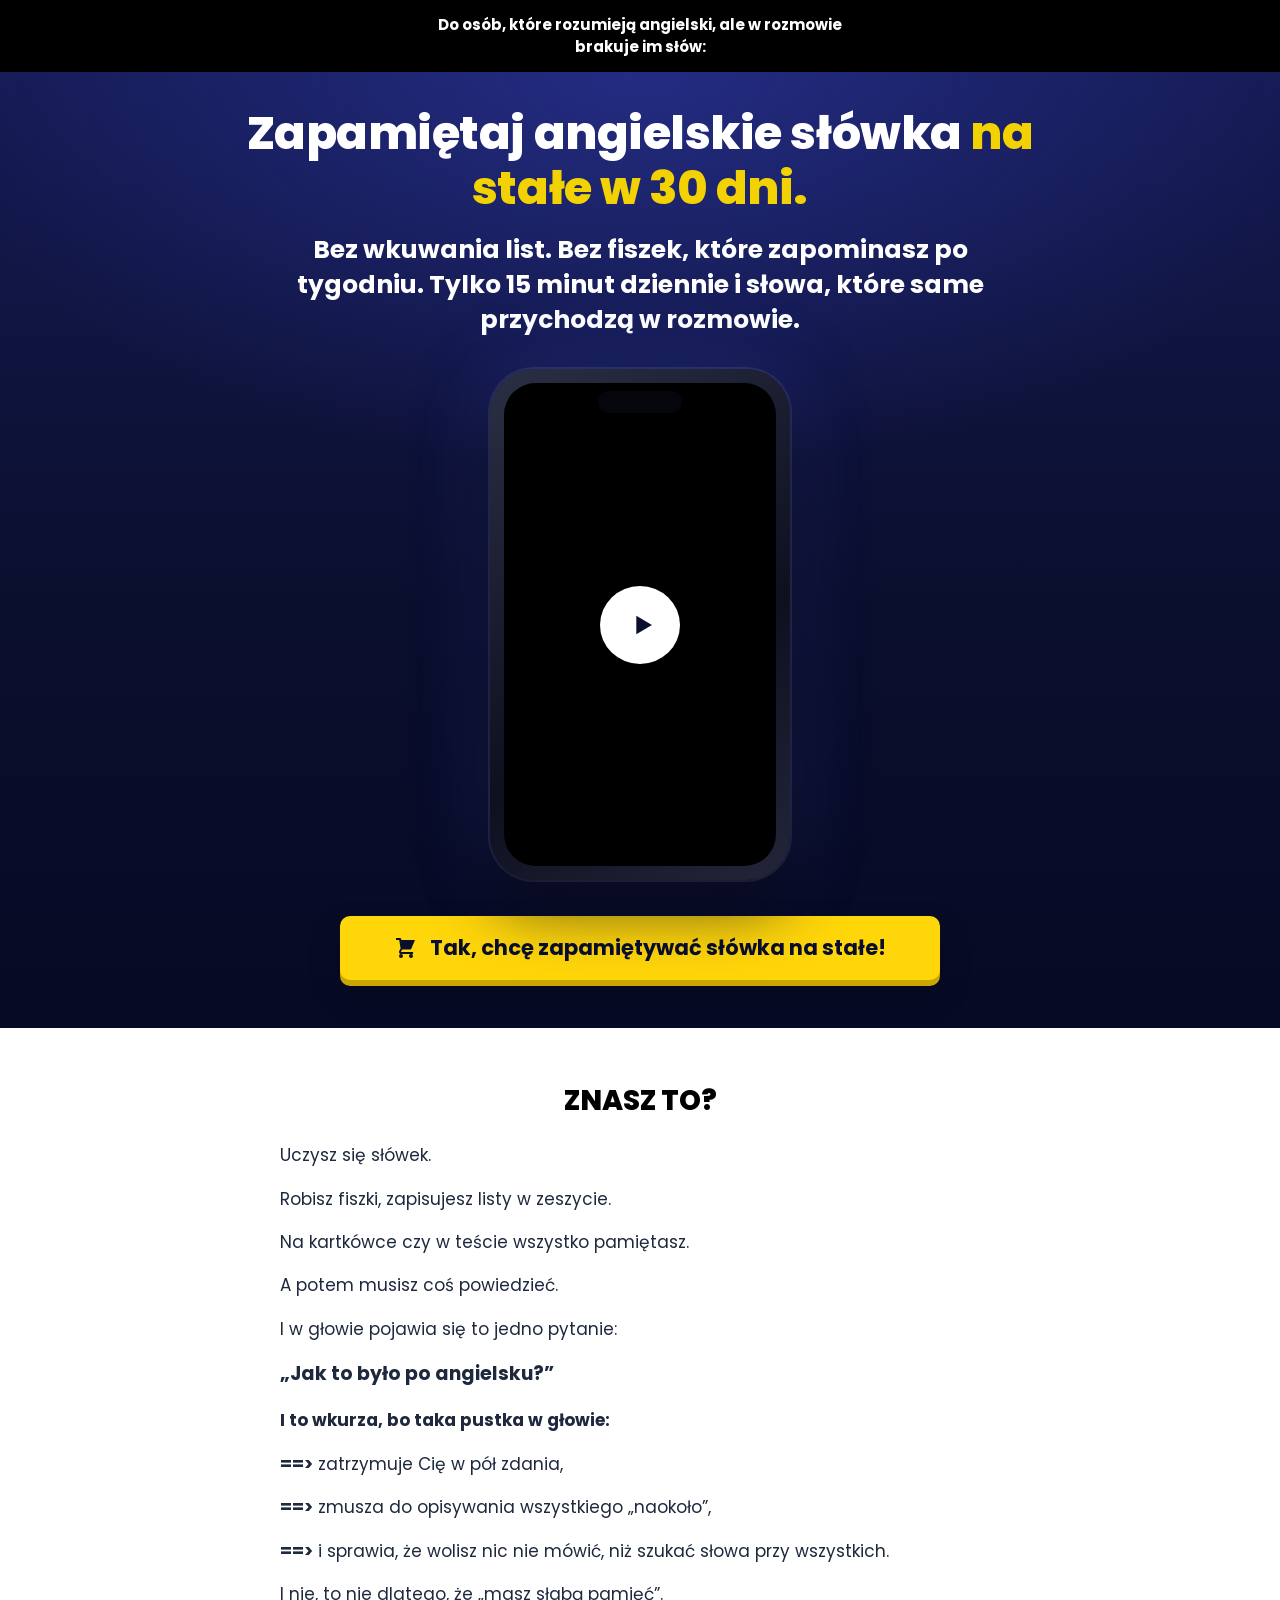
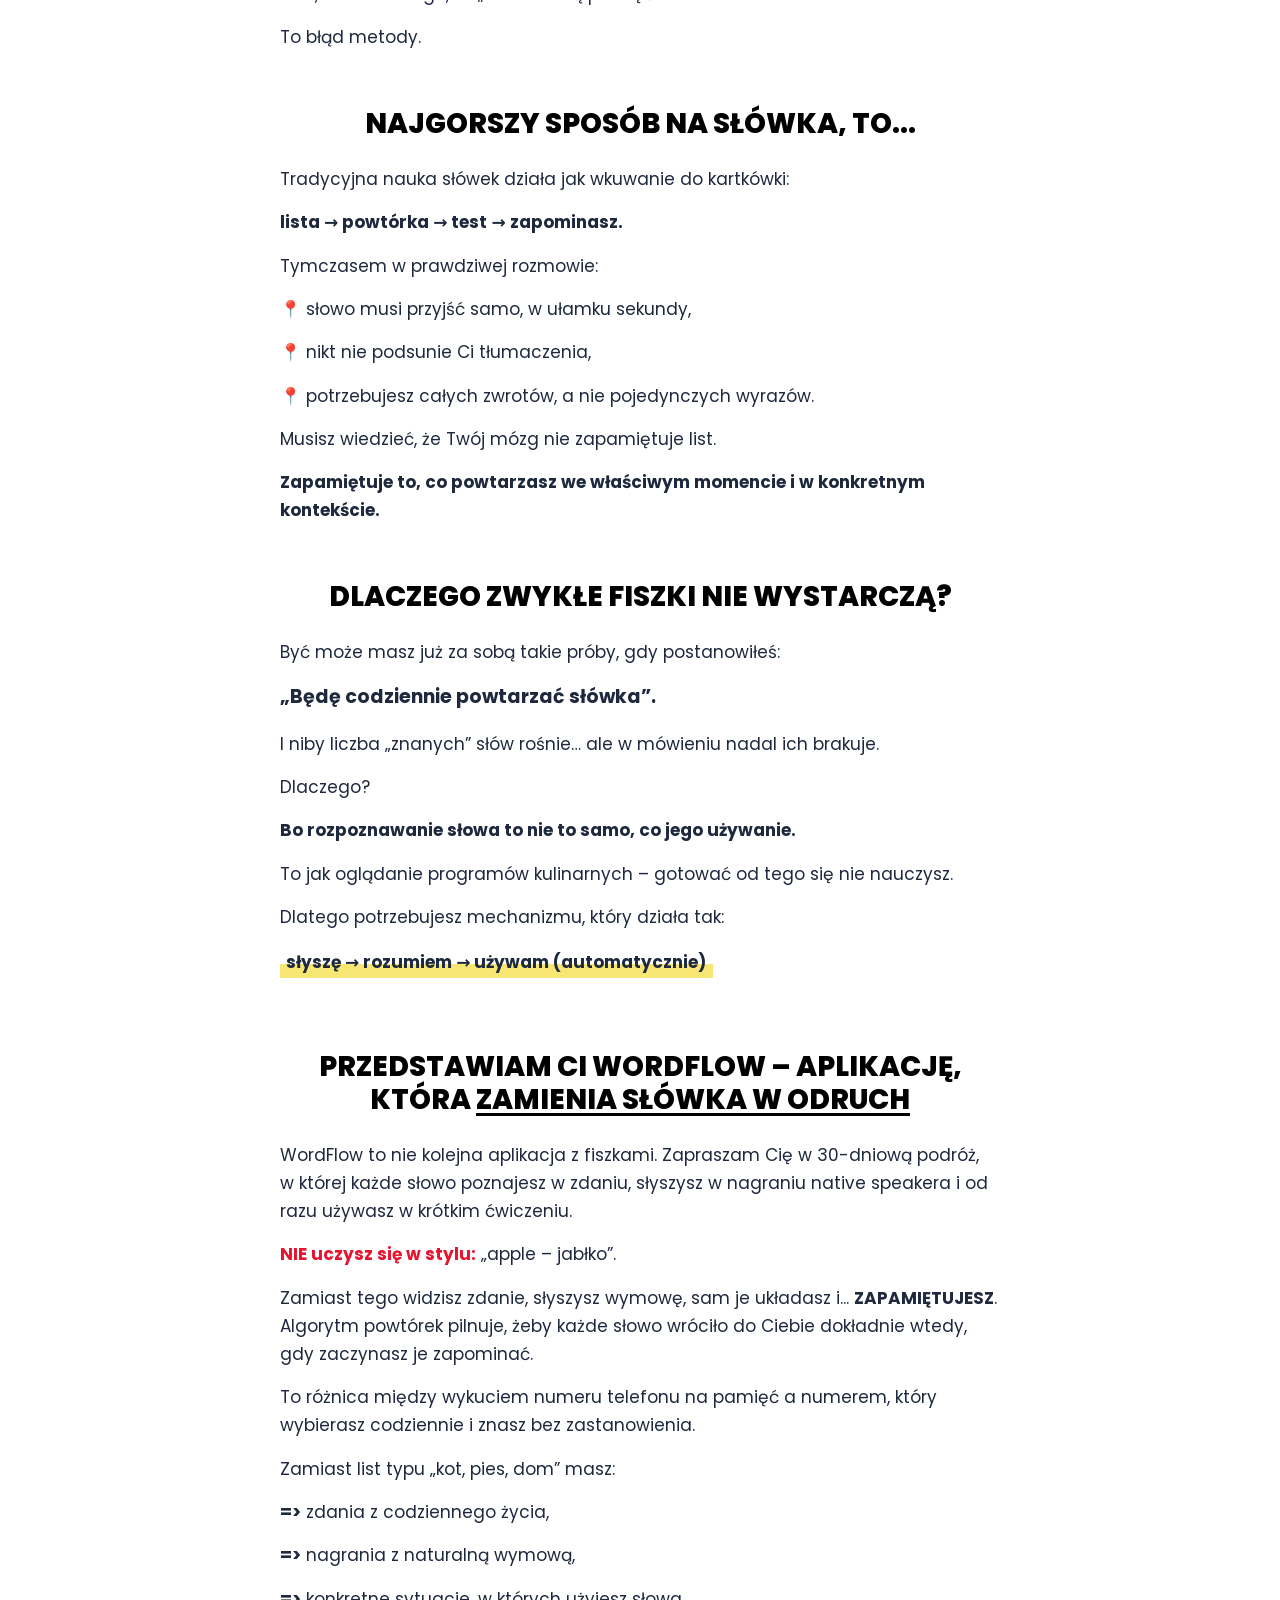
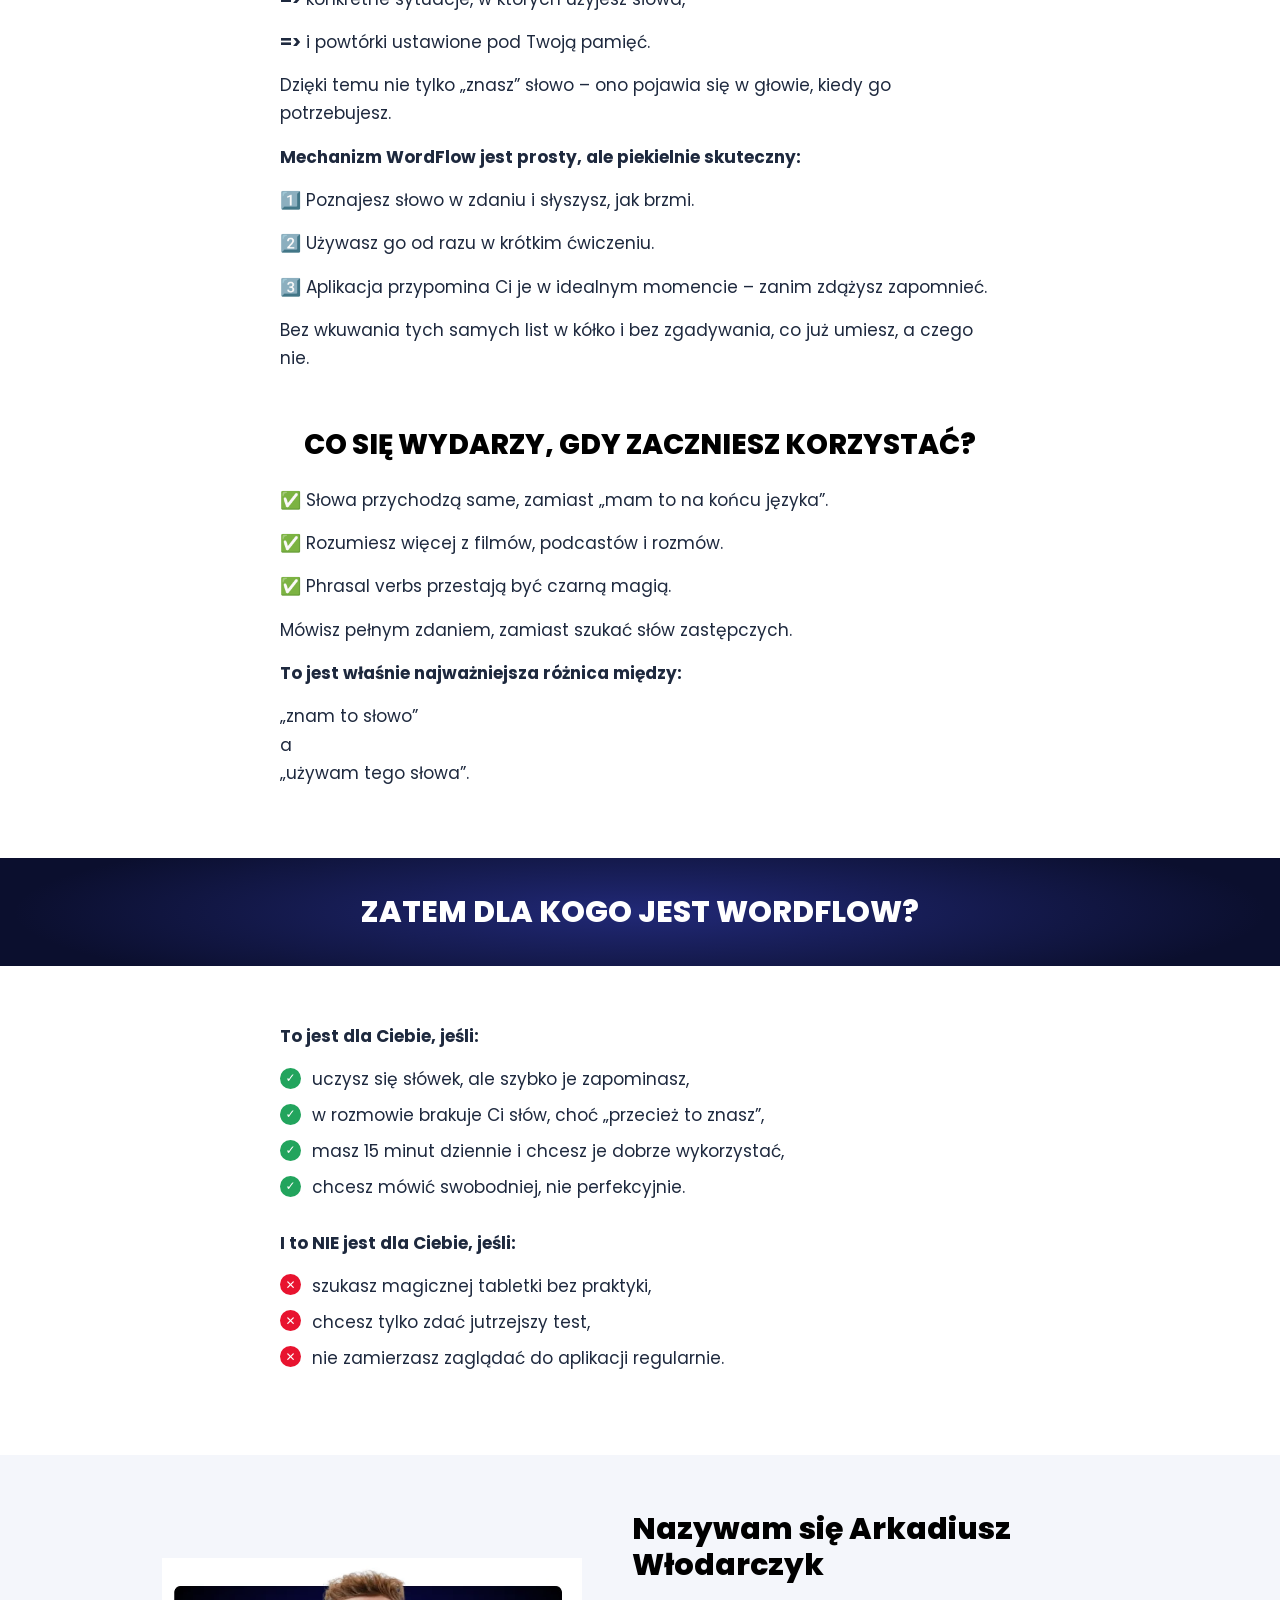
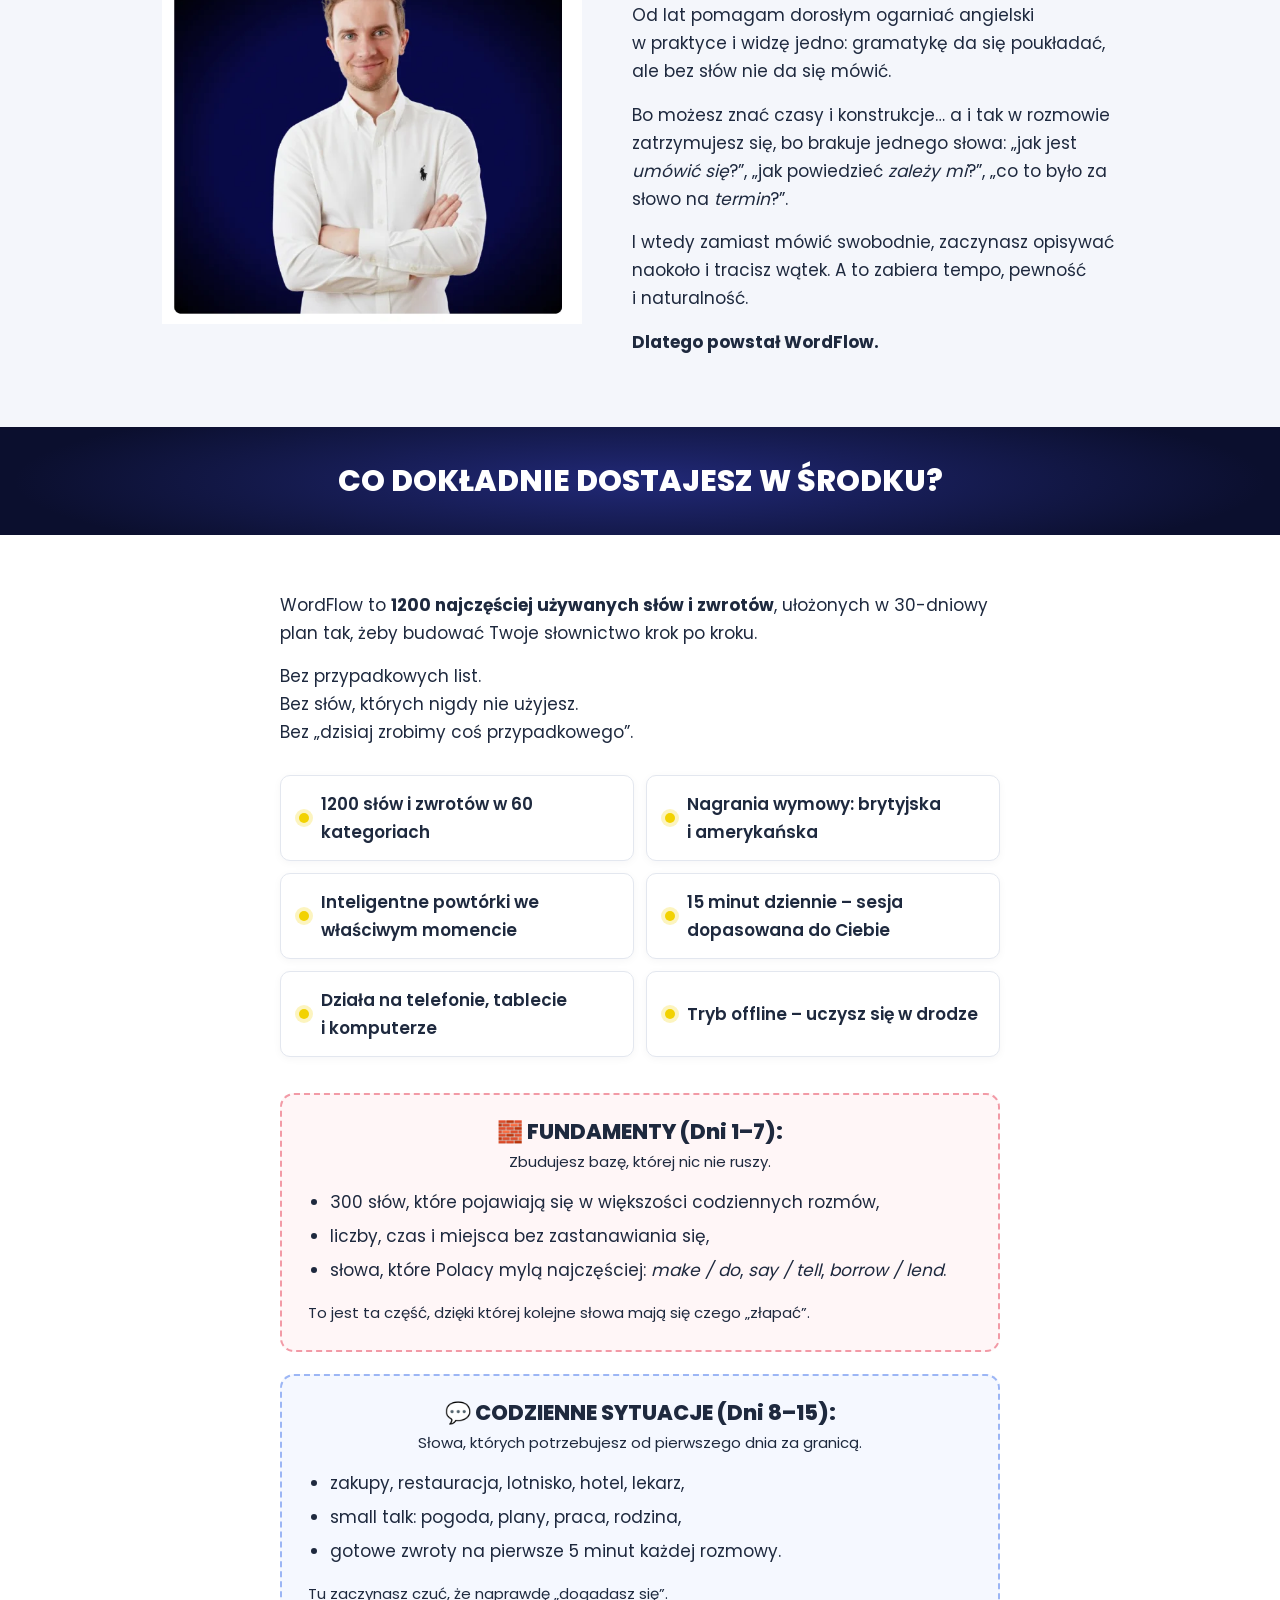
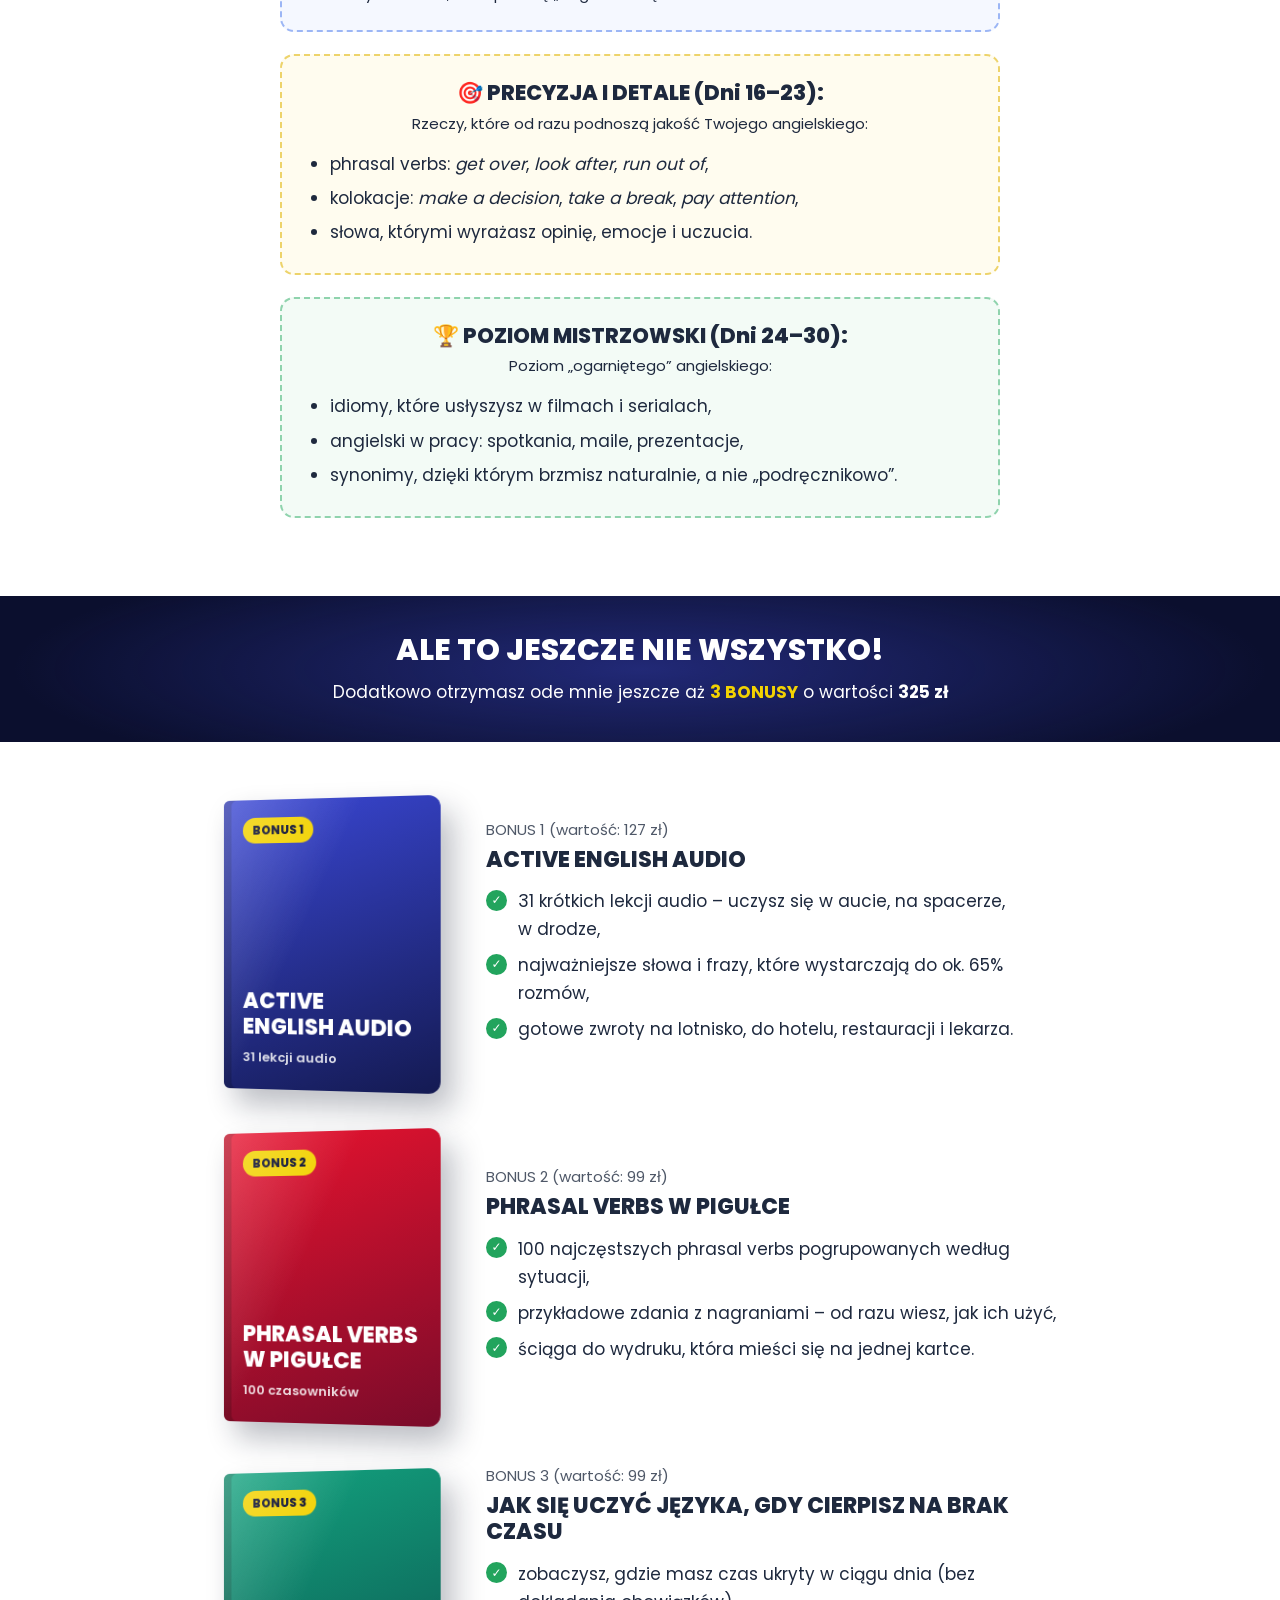
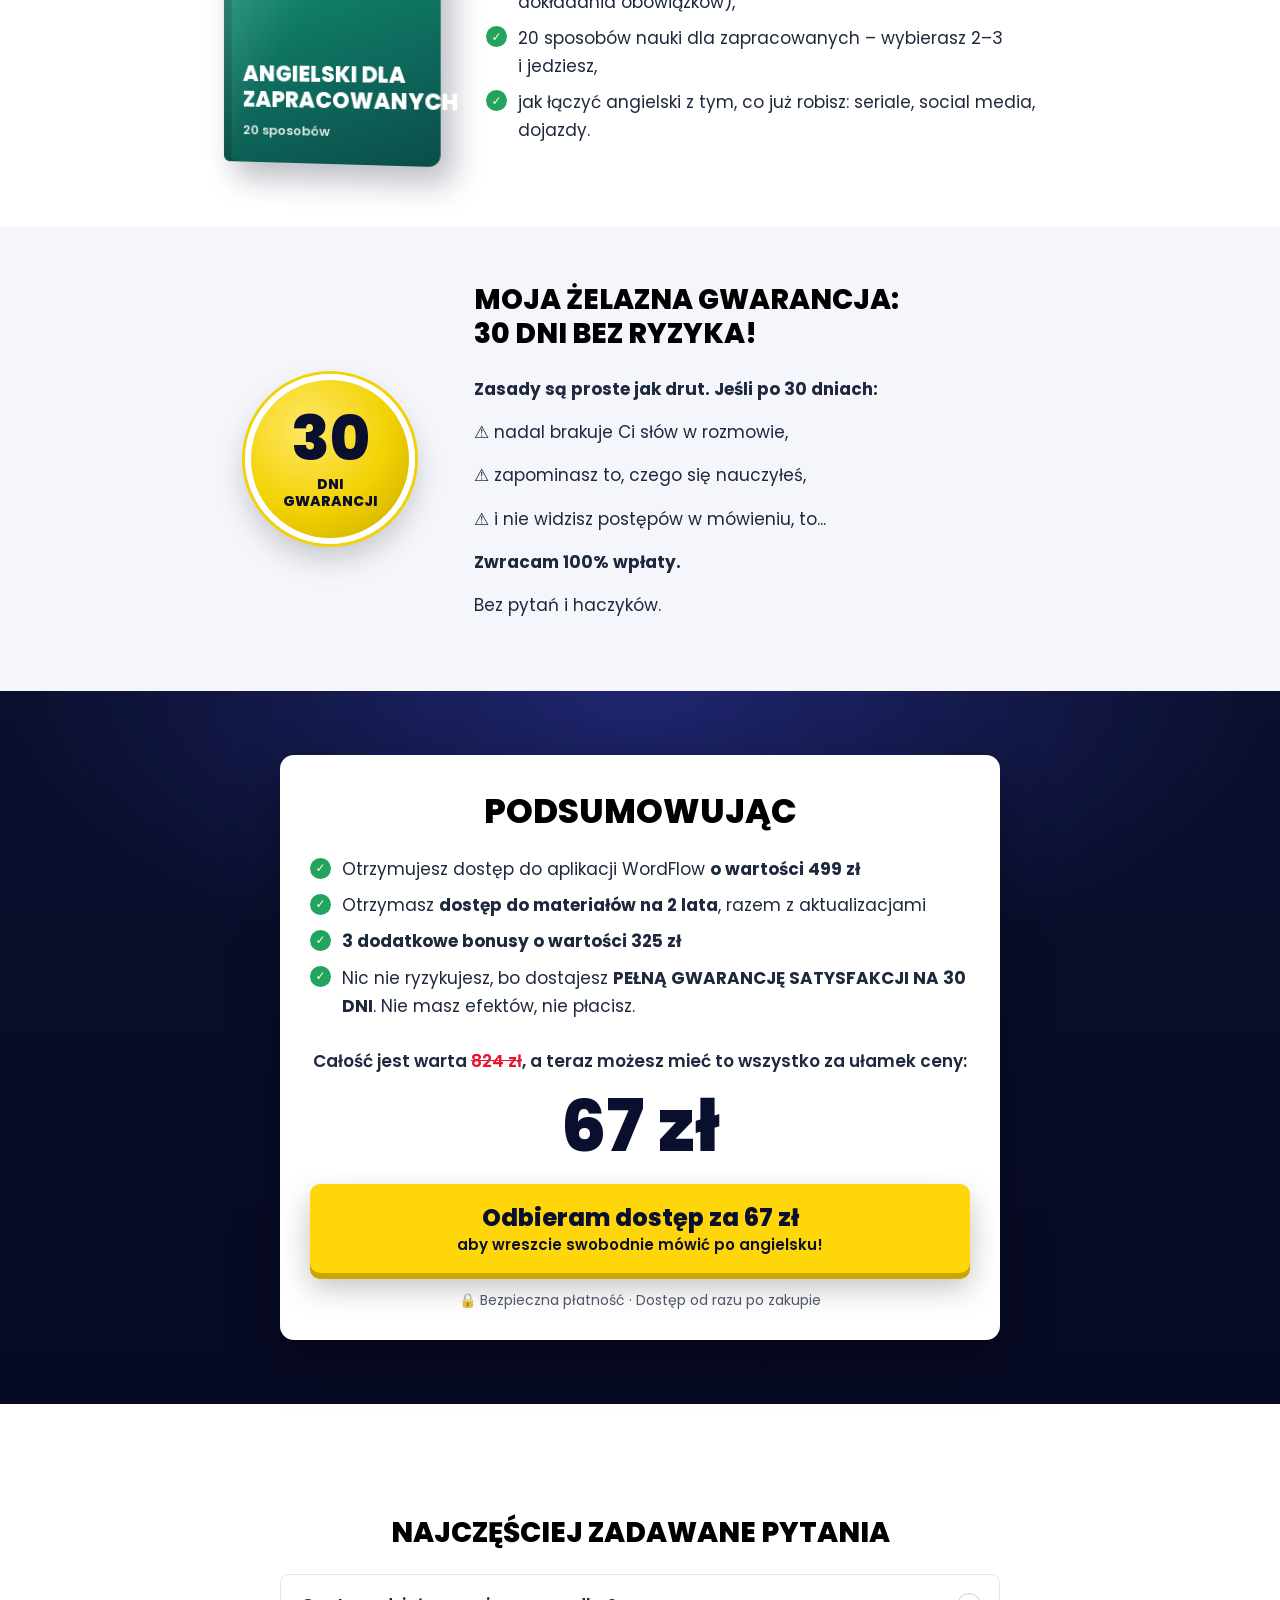
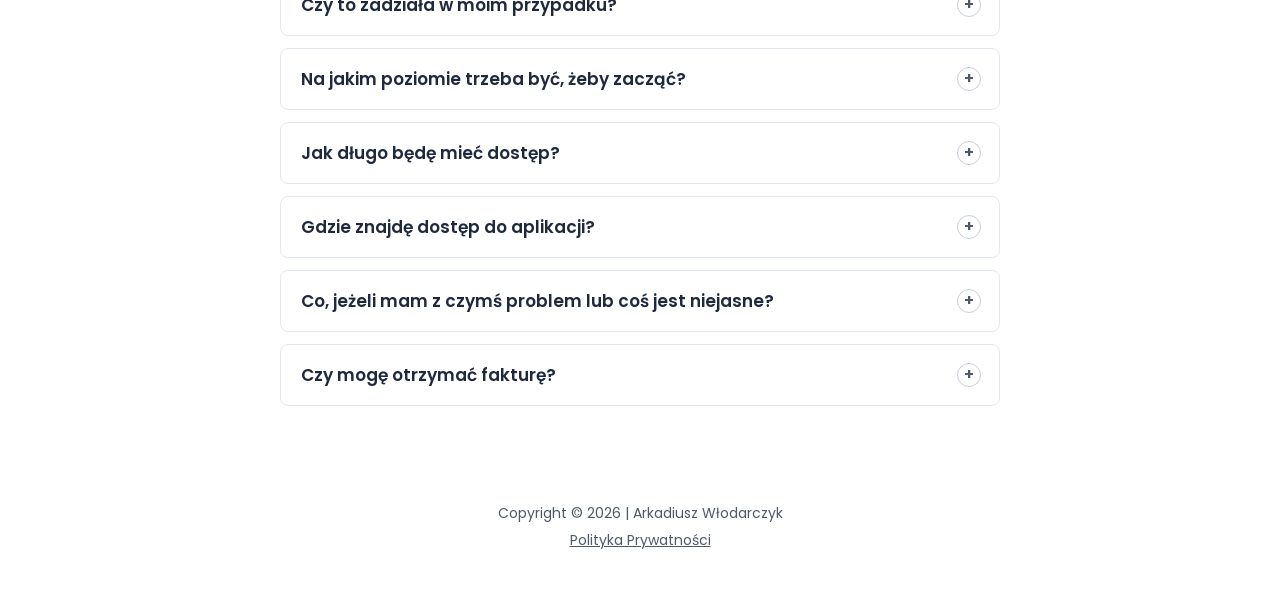
==== index.html @ 326e3094 "Strona sprzedażowa WordFlow" ====
<!DOCTYPE html>
<html lang="pl">
<head>
  <meta charset="utf-8">
  <meta name="viewport" content="width=device-width, initial-scale=1">
  <title>WordFlow – zapamiętaj angielskie słówka na stałe w 30 dni</title>
  <meta name="description" content="WordFlow to 30-dniowy plan nauki angielskich słówek: 1200 słów i zwrotów w zdaniach, nagrania wymowy i powtórki dopasowane do Twojej pamięci. 15 minut dziennie.">
  <meta name="theme-color" content="#0b0f2e">
  <meta property="og:type" content="website">
  <meta property="og:locale" content="pl_PL">
  <meta property="og:title" content="WordFlow – zapamiętaj angielskie słówka na stałe w 30 dni">
  <meta property="og:description" content="Bez wkuwania list i fiszek, które zapominasz po tygodniu. 15 minut dziennie i słowa same przychodzą w rozmowie.">
  <link rel="icon" href="favicon.ico" sizes="any">
  <link rel="icon" href="assets/img/favicon.svg" type="image/svg+xml">
  <link rel="preload" href="assets/fonts/poppins-800-latin.woff2" as="font" type="font/woff2" crossorigin>
  <link rel="preload" href="assets/fonts/poppins-400-latin.woff2" as="font" type="font/woff2" crossorigin>
  <link rel="stylesheet" href="assets/css/style.css">
</head>
<body>

  <div class="topbar">
    <p>Do osób, które rozumieją angielski, ale w&nbsp;rozmowie brakuje im słów:</p>
  </div>

  <header class="hero">
    <div class="container">
      <h1>Zapamiętaj angielskie słówka <span class="hl">na stałe w&nbsp;30&nbsp;dni.</span></h1>
      <p class="hero__lead">Bez wkuwania list. Bez fiszek, które zapominasz po tygodniu. Tylko 15&nbsp;minut dziennie i&nbsp;słowa, które same przychodzą w&nbsp;rozmowie.</p>

      <div class="phone">
        <div class="phone__frame">
          <div class="phone__notch" aria-hidden="true"></div>
          <div class="phone__screen video" data-video>
            <video src="assets/video/wordflow.mp4#t=0.8" preload="metadata" playsinline width="480" height="854"></video>
            <button class="video__play" type="button" aria-label="Odtwórz film">
              <svg viewBox="0 0 24 24" aria-hidden="true"><path d="M8 5.5v13l11-6.5z"/></svg>
            </button>
          </div>
        </div>
      </div>

      <a class="btn" href="#cena">
        <svg class="btn__icon" viewBox="0 0 24 24" aria-hidden="true"><path d="M7 18a2 2 0 1 0 0 4 2 2 0 0 0 0-4zm10 0a2 2 0 1 0 0 4 2 2 0 0 0 0-4zM5.2 4H2V2h4.6l.9 2H21l-3.6 8.4a2 2 0 0 1-1.8 1.2H8.1l-1 1.9V16h12v2H7a2 2 0 0 1-1.8-2.9l1.4-2.6L5.2 4z"/></svg>
        Tak, chcę zapamiętywać słówka na stałe!
      </a>
    </div>
  </header>

  <main>

    <section class="section">
      <div class="container prose">
        <h2 class="title">Znasz to?</h2>
        <p>Uczysz się słówek.</p>
        <p>Robisz fiszki, zapisujesz listy w&nbsp;zeszycie.</p>
        <p>Na kartkówce czy w&nbsp;teście wszystko pamiętasz.</p>
        <p>A potem musisz coś powiedzieć.</p>
        <p>I w&nbsp;głowie pojawia się to jedno pytanie:</p>
        <p class="quote">„Jak to było po angielsku?”</p>
        <p><strong>I to wkurza, bo taka pustka w&nbsp;głowie:</strong></p>
        <p><strong>==&gt;</strong> zatrzymuje Cię w&nbsp;pół zdania,</p>
        <p><strong>==&gt;</strong> zmusza do opisywania wszystkiego „naokoło”,</p>
        <p><strong>==&gt;</strong> i&nbsp;sprawia, że wolisz nic nie mówić, niż szukać słowa przy wszystkich.</p>
        <p>I nie, to nie dlatego, że „masz słabą pamięć”.</p>
        <p>To błąd metody.</p>

        <h2 class="title">Najgorszy sposób na słówka, to...</h2>
        <p>Tradycyjna nauka słówek działa jak wkuwanie do kartkówki:</p>
        <p><strong>lista → powtórka → test → zapominasz.</strong></p>
        <p>Tymczasem w&nbsp;prawdziwej rozmowie:</p>
        <p>📍 słowo musi przyjść samo, w&nbsp;ułamku sekundy,</p>
        <p>📍 nikt nie podsunie Ci tłumaczenia,</p>
        <p>📍 potrzebujesz całych zwrotów, a&nbsp;nie pojedynczych wyrazów.</p>
        <p>Musisz wiedzieć, że Twój mózg nie zapamiętuje list.</p>
        <p><strong>Zapamiętuje to, co powtarzasz we właściwym momencie i&nbsp;w&nbsp;konkretnym kontekście.</strong></p>

        <h2 class="title">Dlaczego zwykłe fiszki nie wystarczą?</h2>
        <p>Być może masz już za sobą takie próby, gdy postanowiłeś:</p>
        <p class="quote">„Będę codziennie powtarzać słówka”.</p>
        <p>I niby liczba „znanych” słów rośnie… ale w&nbsp;mówieniu nadal ich brakuje.</p>
        <p>Dlaczego?</p>
        <p><strong>Bo rozpoznawanie słowa to nie to samo, co jego używanie.</strong></p>
        <p>To jak oglądanie programów kulinarnych – gotować od tego się nie nauczysz.</p>
        <p>Dlatego potrzebujesz mechanizmu, który działa tak:</p>
        <p class="flow">słyszę → rozumiem → używam (automatycznie)</p>

        <h2 class="title">Przedstawiam Ci WordFlow – aplikację, która <u>zamienia słówka w&nbsp;odruch</u></h2>
        <p>WordFlow to nie kolejna aplikacja z&nbsp;fiszkami. Zapraszam Cię w&nbsp;30-dniową podróż, w&nbsp;której każde słowo poznajesz w&nbsp;zdaniu, słyszysz w&nbsp;nagraniu native speakera i&nbsp;od razu używasz w&nbsp;krótkim ćwiczeniu.</p>
        <p><strong class="red">NIE uczysz się w&nbsp;stylu:</strong> „apple – jabłko”.</p>
        <p>Zamiast tego widzisz zdanie, słyszysz wymowę, sam je układasz i... <strong>ZAPAMIĘTUJESZ</strong>. Algorytm powtórek pilnuje, żeby każde słowo wróciło do Ciebie dokładnie wtedy, gdy zaczynasz je zapominać.</p>
        <p>To różnica między wykuciem numeru telefonu na pamięć a&nbsp;numerem, który wybierasz codziennie i&nbsp;znasz bez zastanowienia.</p>
        <p>Zamiast list typu „kot, pies, dom” masz:</p>
        <p><strong>=&gt;</strong> zdania z&nbsp;codziennego życia,</p>
        <p><strong>=&gt;</strong> nagrania z&nbsp;naturalną wymową,</p>
        <p><strong>=&gt;</strong> konkretne sytuacje, w&nbsp;których użyjesz słowa,</p>
        <p><strong>=&gt;</strong> i&nbsp;powtórki ustawione pod Twoją pamięć.</p>
        <p>Dzięki temu nie tylko „znasz” słowo – ono pojawia się w&nbsp;głowie, kiedy go potrzebujesz.</p>
        <p><strong>Mechanizm WordFlow jest prosty, ale piekielnie skuteczny:</strong></p>
        <p>1️⃣ Poznajesz słowo w&nbsp;zdaniu i&nbsp;słyszysz, jak brzmi.</p>
        <p>2️⃣ Używasz go od razu w&nbsp;krótkim ćwiczeniu.</p>
        <p>3️⃣ Aplikacja przypomina Ci je w&nbsp;idealnym momencie – zanim zdążysz zapomnieć.</p>
        <p>Bez wkuwania tych samych list w&nbsp;kółko i&nbsp;bez zgadywania, co już umiesz, a&nbsp;czego nie.</p>

        <h2 class="title">Co się wydarzy, gdy zaczniesz korzystać?</h2>
        <p>✅ Słowa przychodzą same, zamiast „mam to na końcu języka”.</p>
        <p>✅ Rozumiesz więcej z&nbsp;filmów, podcastów i&nbsp;rozmów.</p>
        <p>✅ Phrasal verbs przestają być czarną magią.</p>
        <p>Mówisz pełnym zdaniem, zamiast szukać słów zastępczych.</p>
        <p><strong>To jest właśnie najważniejsza różnica między:</strong></p>
        <p>„znam to słowo”<br>a<br>„używam tego słowa”.</p>
      </div>
    </section>

    <section class="band">
      <div class="container">
        <h2>Zatem dla kogo jest WordFlow?</h2>
      </div>
    </section>

    <section class="section">
      <div class="container prose">
        <p><strong>To jest dla Ciebie, jeśli:</strong></p>
        <ul class="list list--yes">
          <li>uczysz się słówek, ale szybko je zapominasz,</li>
          <li>w&nbsp;rozmowie brakuje Ci słów, choć „przecież to znasz”,</li>
          <li>masz 15&nbsp;minut dziennie i&nbsp;chcesz je dobrze wykorzystać,</li>
          <li>chcesz mówić swobodniej, nie perfekcyjnie.</li>
        </ul>
        <p><strong>I to NIE jest dla Ciebie, jeśli:</strong></p>
        <ul class="list list--no">
          <li>szukasz magicznej tabletki bez praktyki,</li>
          <li>chcesz tylko zdać jutrzejszy test,</li>
          <li>nie zamierzasz zaglądać do aplikacji regularnie.</li>
        </ul>
      </div>
    </section>

    <section class="author">
      <div class="container author__inner">
        <img class="author__photo" src="assets/img/arkadiusz-wlodarczyk.webp" width="647" height="564" alt="Arkadiusz Włodarczyk" loading="lazy">
        <div class="author__text">
          <h2>Nazywam się Arkadiusz Włodarczyk</h2>
          <p>Od lat pomagam dorosłym ogarniać angielski w&nbsp;praktyce i&nbsp;widzę jedno: gramatykę da się poukładać, ale bez słów nie da się mówić.</p>
          <p>Bo możesz znać czasy i&nbsp;konstrukcje… a&nbsp;i&nbsp;tak w&nbsp;rozmowie zatrzymujesz się, bo brakuje jednego słowa: „jak jest <em>umówić się</em>?”, „jak powiedzieć <em>zależy mi</em>?”, „co to było za słowo na <em>termin</em>?”.</p>
          <p>I&nbsp;wtedy zamiast mówić swobodnie, zaczynasz opisywać naokoło i&nbsp;tracisz wątek. A&nbsp;to zabiera tempo, pewność i&nbsp;naturalność.</p>
          <p><strong>Dlatego powstał WordFlow.</strong></p>
        </div>
      </div>
    </section>

    <section class="band">
      <div class="container">
        <h2>Co dokładnie dostajesz w&nbsp;środku?</h2>
      </div>
    </section>

    <section class="section">
      <div class="container prose">
        <p>WordFlow to <strong>1200 najczęściej używanych słów i&nbsp;zwrotów</strong>, ułożonych w&nbsp;30-dniowy plan tak, żeby budować Twoje słownictwo krok po kroku.</p>
        <p>Bez przypadkowych list.<br>Bez słów, których nigdy nie użyjesz.<br>Bez „dzisiaj zrobimy coś przypadkowego”.</p>

        <ul class="features">
          <li>1200 słów i&nbsp;zwrotów w&nbsp;60 kategoriach</li>
          <li>Nagrania wymowy: brytyjska i&nbsp;amerykańska</li>
          <li>Inteligentne powtórki we właściwym momencie</li>
          <li>15 minut dziennie – sesja dopasowana do Ciebie</li>
          <li>Działa na telefonie, tablecie i&nbsp;komputerze</li>
          <li>Tryb offline – uczysz się w&nbsp;drodze</li>
        </ul>

        <article class="module module--red">
          <h3>🧱 FUNDAMENTY (Dni 1–7):</h3>
          <p class="module__lead">Zbudujesz bazę, której nic nie ruszy.</p>
          <ul>
            <li>300 słów, które pojawiają się w&nbsp;większości codziennych rozmów,</li>
            <li>liczby, czas i&nbsp;miejsca bez zastanawiania się,</li>
            <li>słowa, które Polacy mylą najczęściej: <em>make / do</em>, <em>say / tell</em>, <em>borrow / lend</em>.</li>
          </ul>
          <p class="module__note">To jest ta część, dzięki której kolejne słowa mają się czego „złapać”.</p>
        </article>

        <article class="module module--blue">
          <h3>💬 CODZIENNE SYTUACJE (Dni 8–15):</h3>
          <p class="module__lead">Słowa, których potrzebujesz od pierwszego dnia za granicą.</p>
          <ul>
            <li>zakupy, restauracja, lotnisko, hotel, lekarz,</li>
            <li>small talk: pogoda, plany, praca, rodzina,</li>
            <li>gotowe zwroty na pierwsze 5&nbsp;minut każdej rozmowy.</li>
          </ul>
          <p class="module__note">Tu zaczynasz czuć, że naprawdę „dogadasz się”.</p>
        </article>

        <article class="module module--yellow">
          <h3>🎯 PRECYZJA I&nbsp;DETALE (Dni 16–23):</h3>
          <p class="module__lead">Rzeczy, które od razu podnoszą jakość Twojego angielskiego:</p>
          <ul>
            <li>phrasal verbs: <em>get over</em>, <em>look after</em>, <em>run out of</em>,</li>
            <li>kolokacje: <em>make a decision</em>, <em>take a break</em>, <em>pay attention</em>,</li>
            <li>słowa, którymi wyrażasz opinię, emocje i&nbsp;uczucia.</li>
          </ul>
        </article>

        <article class="module module--green">
          <h3>🏆 POZIOM MISTRZOWSKI (Dni 24–30):</h3>
          <p class="module__lead">Poziom „ogarniętego” angielskiego:</p>
          <ul>
            <li>idiomy, które usłyszysz w&nbsp;filmach i&nbsp;serialach,</li>
            <li>angielski w&nbsp;pracy: spotkania, maile, prezentacje,</li>
            <li>synonimy, dzięki którym brzmisz naturalnie, a&nbsp;nie „podręcznikowo”.</li>
          </ul>
        </article>
      </div>
    </section>

    <section class="band">
      <div class="container">
        <h2>Ale to jeszcze nie wszystko!</h2>
        <p>Dodatkowo otrzymasz ode mnie jeszcze aż <strong class="hl">3&nbsp;BONUSY</strong> o&nbsp;wartości <strong>325&nbsp;zł</strong></p>
      </div>
    </section>

    <section class="section">
      <div class="container bonuses">
        <article class="bonus">
          <div class="cover cover--audio" aria-hidden="true">
            <span class="cover__tag">Bonus 1</span>
            <span class="cover__title">Active English Audio</span>
            <span class="cover__sub">31 lekcji audio</span>
          </div>
          <div class="bonus__text">
            <p class="bonus__value">BONUS 1 (wartość: 127 zł)</p>
            <h3>Active English Audio</h3>
            <ul class="list list--yes">
              <li>31 krótkich lekcji audio – uczysz się w&nbsp;aucie, na spacerze, w&nbsp;drodze,</li>
              <li>najważniejsze słowa i&nbsp;frazy, które wystarczają do ok. 65% rozmów,</li>
              <li>gotowe zwroty na lotnisko, do hotelu, restauracji i&nbsp;lekarza.</li>
            </ul>
          </div>
        </article>

        <article class="bonus">
          <div class="cover cover--phrasal" aria-hidden="true">
            <span class="cover__tag">Bonus 2</span>
            <span class="cover__title">Phrasal Verbs w&nbsp;pigułce</span>
            <span class="cover__sub">100 czasowników</span>
          </div>
          <div class="bonus__text">
            <p class="bonus__value">BONUS 2 (wartość: 99 zł)</p>
            <h3>Phrasal Verbs w&nbsp;pigułce</h3>
            <ul class="list list--yes">
              <li>100 najczęstszych phrasal verbs pogrupowanych według sytuacji,</li>
              <li>przykładowe zdania z&nbsp;nagraniami – od razu wiesz, jak ich użyć,</li>
              <li>ściąga do wydruku, która mieści się na jednej kartce.</li>
            </ul>
          </div>
        </article>

        <article class="bonus">
          <div class="cover cover--time" aria-hidden="true">
            <span class="cover__tag">Bonus 3</span>
            <span class="cover__title">Angielski dla zapracowanych</span>
            <span class="cover__sub">20 sposobów</span>
          </div>
          <div class="bonus__text">
            <p class="bonus__value">BONUS 3 (wartość: 99 zł)</p>
            <h3>Jak się uczyć języka, gdy cierpisz na brak czasu</h3>
            <ul class="list list--yes">
              <li>zobaczysz, gdzie masz czas ukryty w&nbsp;ciągu dnia (bez dokładania obowiązków),</li>
              <li>20 sposobów nauki dla zapracowanych – wybierasz 2–3 i&nbsp;jedziesz,</li>
              <li>jak łączyć angielski z&nbsp;tym, co już robisz: seriale, social media, dojazdy.</li>
            </ul>
          </div>
        </article>
      </div>
    </section>

    <section class="section section--tint">
      <div class="container guarantee">
        <div class="guarantee__badge" aria-hidden="true">
          <span class="guarantee__days">30</span>
          <span class="guarantee__label">DNI<br>GWARANCJI</span>
        </div>
        <div class="prose">
          <h2 class="title title--left">Moja żelazna gwarancja:<br>30 dni bez ryzyka!</h2>
          <p><strong>Zasady są proste jak drut. Jeśli po 30 dniach:</strong></p>
          <p>⚠️ nadal brakuje Ci słów w&nbsp;rozmowie,</p>
          <p>⚠️ zapominasz to, czego się nauczyłeś,</p>
          <p>⚠️ i&nbsp;nie widzisz postępów w&nbsp;mówieniu, to...</p>
          <p><strong>Zwracam 100% wpłaty.</strong></p>
          <p>Bez pytań i&nbsp;haczyków.</p>
        </div>
      </div>
    </section>

    <section class="offer" id="cena">
      <div class="container">
        <div class="offer__card">
          <h2>Podsumowując</h2>
          <ul class="list list--check">
            <li>Otrzymujesz dostęp do aplikacji WordFlow <strong>o&nbsp;wartości 499&nbsp;zł</strong></li>
            <li>Otrzymasz <strong>dostęp do materiałów na 2&nbsp;lata</strong>, razem z&nbsp;aktualizacjami</li>
            <li><strong>3 dodatkowe bonusy o&nbsp;wartości 325&nbsp;zł</strong></li>
            <li>Nic nie ryzykujesz, bo dostajesz <strong>PEŁNĄ GWARANCJĘ SATYSFAKCJI NA 30 DNI</strong>. Nie masz efektów, nie płacisz.</li>
          </ul>
          <p class="offer__total">Całość jest warta <s>824&nbsp;zł</s>, a&nbsp;teraz możesz mieć to wszystko za ułamek ceny:</p>
          <p class="offer__price">67&nbsp;zł</p>
          <a class="btn btn--block" id="przycisk-zakupu" href="#cena">
            <span class="btn__main">Odbieram dostęp za 67&nbsp;zł</span>
            <span class="btn__sub">aby wreszcie swobodnie mówić po angielsku!</span>
          </a>
          <p class="offer__safe">🔒 Bezpieczna płatność · Dostęp od razu po zakupie</p>
        </div>
      </div>
    </section>

    <section class="section">
      <div class="container faq">
        <h2 class="title">Najczęściej zadawane pytania</h2>

        <details>
          <summary>Czy to zadziała w&nbsp;moim przypadku?</summary>
          <p>Jeśli znasz podstawy angielskiego (mniej więcej poziom A2) i&nbsp;możesz poświęcić 15 minut dziennie – tak. WordFlow dopasowuje tempo powtórek do tego, co już pamiętasz, więc nie tracisz czasu na słowa, które dobrze znasz. A&nbsp;jeśli po 30 dniach nie zobaczysz efektów, zwracam pieniądze.</p>
        </details>

        <details>
          <summary>Na jakim poziomie trzeba być, żeby zacząć?</summary>
          <p>Wystarczy, że czytasz proste zdania po angielsku. Pierwszy tydzień porządkuje fundamenty, a&nbsp;kolejne moduły prowadzą Cię aż do słownictwa używanego w&nbsp;pracy i&nbsp;w&nbsp;filmach.</p>
        </details>

        <details>
          <summary>Jak długo będę mieć dostęp?</summary>
          <p>Dostęp do aplikacji i&nbsp;wszystkich bonusów otrzymujesz na 2&nbsp;lata, razem z&nbsp;nowymi słowami i&nbsp;aktualizacjami, które pojawią się w&nbsp;tym czasie.</p>
        </details>

        <details>
          <summary>Gdzie znajdę dostęp do aplikacji?</summary>
          <p>Zaraz po zakupie dostajesz e-mail z&nbsp;linkiem i&nbsp;danymi logowania. WordFlow działa w&nbsp;przeglądarce na telefonie, tablecie i&nbsp;komputerze – nie musisz niczego instalować.</p>
        </details>

        <details>
          <summary>Co, jeżeli mam z&nbsp;czymś problem lub coś jest niejasne?</summary>
          <p>Napisz na adres podany w&nbsp;wiadomości z&nbsp;dostępem. Odpowiadamy zwykle w&nbsp;ciągu jednego dnia roboczego.</p>
        </details>

        <details>
          <summary>Czy mogę otrzymać fakturę?</summary>
          <p>Tak. Podczas zamówienia zaznacz, że chcesz fakturę, i&nbsp;podaj dane firmy – faktura przyjdzie na Twój adres e-mail.</p>
        </details>
      </div>
    </section>

  </main>

  <footer class="footer">
    <p>Copyright © 2026 | Arkadiusz Włodarczyk</p>
    <p><a href="polityka-prywatnosci.html">Polityka Prywatności</a></p>
  </footer>

  <script src="assets/js/main.js" defer></script>
</body>
</html>
---- assets/css/style.css ----
/* Fonty */
@font-face { font-family: "Poppins"; font-style: normal; font-weight: 400; font-display: swap; src: url("../fonts/poppins-400-latin-ext.woff2") format("woff2"); unicode-range: U+0100-02BA, U+02BD-02C5, U+02C7-02CC, U+02CE-02D7, U+02DD-02FF, U+0304, U+0308, U+0329, U+1D00-1DBF, U+1E00-1E9F, U+1EF2-1EFF, U+2020, U+20A0-20AB, U+20AD-20C4, U+2113, U+2C60-2C7F, U+A720-A7FF; }
@font-face { font-family: "Poppins"; font-style: normal; font-weight: 400; font-display: swap; src: url("../fonts/poppins-400-latin.woff2") format("woff2"); unicode-range: U+0000-00FF, U+0131, U+0152-0153, U+02BB-02BC, U+02C6, U+02DA, U+02DC, U+0304, U+0308, U+0329, U+2000-206F, U+20AC, U+2122, U+2191, U+2193, U+2212, U+2215, U+FEFF, U+FFFD; }
@font-face { font-family: "Poppins"; font-style: normal; font-weight: 600; font-display: swap; src: url("../fonts/poppins-600-latin-ext.woff2") format("woff2"); unicode-range: U+0100-02BA, U+02BD-02C5, U+02C7-02CC, U+02CE-02D7, U+02DD-02FF, U+0304, U+0308, U+0329, U+1D00-1DBF, U+1E00-1E9F, U+1EF2-1EFF, U+2020, U+20A0-20AB, U+20AD-20C4, U+2113, U+2C60-2C7F, U+A720-A7FF; }
@font-face { font-family: "Poppins"; font-style: normal; font-weight: 600; font-display: swap; src: url("../fonts/poppins-600-latin.woff2") format("woff2"); unicode-range: U+0000-00FF, U+0131, U+0152-0153, U+02BB-02BC, U+02C6, U+02DA, U+02DC, U+0304, U+0308, U+0329, U+2000-206F, U+20AC, U+2122, U+2191, U+2193, U+2212, U+2215, U+FEFF, U+FFFD; }
@font-face { font-family: "Poppins"; font-style: normal; font-weight: 700; font-display: swap; src: url("../fonts/poppins-700-latin-ext.woff2") format("woff2"); unicode-range: U+0100-02BA, U+02BD-02C5, U+02C7-02CC, U+02CE-02D7, U+02DD-02FF, U+0304, U+0308, U+0329, U+1D00-1DBF, U+1E00-1E9F, U+1EF2-1EFF, U+2020, U+20A0-20AB, U+20AD-20C4, U+2113, U+2C60-2C7F, U+A720-A7FF; }
@font-face { font-family: "Poppins"; font-style: normal; font-weight: 700; font-display: swap; src: url("../fonts/poppins-700-latin.woff2") format("woff2"); unicode-range: U+0000-00FF, U+0131, U+0152-0153, U+02BB-02BC, U+02C6, U+02DA, U+02DC, U+0304, U+0308, U+0329, U+2000-206F, U+20AC, U+2122, U+2191, U+2193, U+2212, U+2215, U+FEFF, U+FFFD; }
@font-face { font-family: "Poppins"; font-style: normal; font-weight: 800; font-display: swap; src: url("../fonts/poppins-800-latin-ext.woff2") format("woff2"); unicode-range: U+0100-02BA, U+02BD-02C5, U+02C7-02CC, U+02CE-02D7, U+02DD-02FF, U+0304, U+0308, U+0329, U+1D00-1DBF, U+1E00-1E9F, U+1EF2-1EFF, U+2020, U+20A0-20AB, U+20AD-20C4, U+2113, U+2C60-2C7F, U+A720-A7FF; }
@font-face { font-family: "Poppins"; font-style: normal; font-weight: 800; font-display: swap; src: url("../fonts/poppins-800-latin.woff2") format("woff2"); unicode-range: U+0000-00FF, U+0131, U+0152-0153, U+02BB-02BC, U+02C6, U+02DA, U+02DC, U+0304, U+0308, U+0329, U+2000-206F, U+20AC, U+2122, U+2191, U+2193, U+2212, U+2215, U+FEFF, U+FFFD; }

:root {
  --navy-950: #070a24;
  --navy-900: #0b0f2e;
  --navy-800: #141a52;
  --navy-700: #1f2675;
  --ink: #1e293e;
  --ink-soft: rgba(30, 41, 62, .78);
  --yellow: #f2d202;
  --yellow-btn: #ffd60a;
  --yellow-btn-hover: #ffe14d;
  --red: #e8132f;
  --green: #22a45d;
  --blue: #2563eb;
  --tint: #f4f6fb;
  --line: #e3e7ef;
  --radius: 10px;
  --container: 760px;
  --font: "Poppins", system-ui, -apple-system, "Segoe UI", Roboto, Arial, sans-serif;
}

*, *::before, *::after { box-sizing: border-box; }

html { scroll-behavior: smooth; -webkit-text-size-adjust: 100%; }

body {
  margin: 0;
  font-family: var(--font);
  font-size: 17px;
  line-height: 1.65;
  color: var(--ink);
  background: #fff;
  -webkit-font-smoothing: antialiased;
}

img, video, svg { display: block; max-width: 100%; }

a { color: var(--blue); }

h1, h2, h3 { line-height: 1.2; margin: 0; }

p { margin: 0 0 .9em; }

.container {
  width: 100%;
  max-width: var(--container);
  margin: 0 auto;
  padding: 0 20px;
}

.hl { color: var(--yellow); }
.red { color: var(--red); }

/* Pasek górny */
.topbar {
  background: #000;
  color: #fff;
  text-align: center;
  padding: 14px 20px;
}
.topbar p {
  margin: 0 auto;
  max-width: 420px;
  font-size: 15px;
  font-weight: 700;
  line-height: 1.45;
}

/* Nagłówek strony */
.hero {
  background:
    radial-gradient(ellipse 80% 60% at 50% 0%, rgba(55, 66, 190, .45), transparent 70%),
    linear-gradient(180deg, var(--navy-800) 0%, var(--navy-900) 55%, var(--navy-950) 100%);
  color: #fff;
  text-align: center;
  padding: 34px 0 48px;
}
.hero .container { max-width: 900px; }
.hero h1 {
  font-size: clamp(30px, 5.2vw, 46px);
  font-weight: 800;
  letter-spacing: -.01em;
  margin-bottom: 16px;
}
.hero__lead {
  font-size: clamp(18px, 2.6vw, 25px);
  font-weight: 700;
  line-height: 1.4;
  max-width: 760px;
  margin: 0 auto 32px;
}

/* Makieta telefonu z filmem */
.phone {
  display: flex;
  justify-content: center;
  margin: 0 auto 36px;
}
.phone__frame {
  position: relative;
  width: min(300px, 78vw);
  padding: 14px;
  border-radius: 44px;
  background: linear-gradient(145deg, #2b2f45, #0e1020 60%, #23263a);
  box-shadow:
    0 0 0 2px rgba(255, 255, 255, .08),
    0 30px 60px rgba(0, 0, 0, .55),
    0 0 80px rgba(80, 96, 255, .25);
}
.phone__notch {
  position: absolute;
  top: 22px;
  left: 50%;
  z-index: 2;
  width: 84px;
  height: 22px;
  border-radius: 12px;
  background: #05060c;
  transform: translateX(-50%);
}
.phone__screen {
  position: relative;
  overflow: hidden;
  aspect-ratio: 9 / 16;
  border-radius: 32px;
  background: #000;
}
.phone__screen video {
  width: 100%;
  height: 100%;
  object-fit: cover;
}

.video__play {
  position: absolute;
  inset: 0;
  display: grid;
  place-items: center;
  width: 100%;
  border: 0;
  padding: 0;
  background: rgba(0, 0, 0, .18);
  cursor: pointer;
  transition: background-color .2s;
}
.video__play svg {
  box-sizing: content-box;
  width: 34px;
  height: 34px;
  padding: 22px 21px 22px 25px;
  border-radius: 50%;
  background: #fff;
  fill: var(--navy-900);
  box-shadow: 0 8px 24px rgba(0, 0, 0, .35);
  transition: transform .2s;
}
.video__play:hover svg,
.video__play:focus-visible svg { transform: scale(1.08); }
.video__play:focus-visible { outline: 3px solid var(--yellow); outline-offset: -3px; }
.video.is-playing .video__play {
  background: transparent;
  opacity: 0;
}
.video.is-playing .video__play:focus-visible { opacity: 1; }

/* Przyciski */
.btn {
  display: inline-flex;
  align-items: center;
  justify-content: center;
  gap: 12px;
  width: 100%;
  max-width: 600px;
  padding: 18px 28px;
  border-radius: var(--radius);
  background: var(--yellow-btn);
  color: var(--navy-900);
  font-size: clamp(17px, 2.4vw, 21px);
  font-weight: 700;
  line-height: 1.3;
  text-align: center;
  text-decoration: none;
  box-shadow: 0 6px 0 #c9a600, 0 14px 30px rgba(0, 0, 0, .25);
  transition: background-color .2s, transform .15s, box-shadow .15s;
}
.btn:hover { background: var(--yellow-btn-hover); }
.btn:active { transform: translateY(4px); box-shadow: 0 2px 0 #c9a600, 0 8px 18px rgba(0, 0, 0, .2); }
.btn:focus-visible { outline: 3px solid #fff; outline-offset: 3px; }
.btn__icon { width: 24px; height: 24px; flex: none; fill: currentColor; }
.btn--block { display: flex; flex-direction: column; gap: 2px; max-width: none; }
.btn__main { font-size: clamp(19px, 2.8vw, 24px); font-weight: 800; }
.btn__sub { font-size: 15px; font-weight: 600; }

/* Sekcje treści */
.section { padding: 56px 0; }
.section--tint { background: var(--tint); }

.prose p { color: var(--ink); }

.title {
  margin: 56px 0 24px;
  font-size: clamp(22px, 3.4vw, 28px);
  font-weight: 800;
  text-align: center;
  text-transform: uppercase;
  color: #000;
}
.prose > .title:first-child { margin-top: 0; }
.title u { text-decoration-thickness: 3px; text-underline-offset: 4px; }
.title--left { text-align: left; margin-top: 0; }

.quote {
  font-weight: 700;
  font-size: 19px;
}
.flow {
  display: inline-block;
  padding: 2px 6px;
  background: linear-gradient(transparent 55%, rgba(242, 210, 2, .55) 55%);
  font-weight: 700;
}

/* Pas z nagłówkiem na całą szerokość */
.band {
  background:
    radial-gradient(ellipse 70% 120% at 50% 50%, rgba(55, 66, 190, .5), transparent 70%),
    var(--navy-900);
  color: #fff;
  text-align: center;
  padding: 36px 0;
}
.band h2 {
  font-size: clamp(22px, 3.6vw, 30px);
  font-weight: 800;
  text-transform: uppercase;
}
.band p { margin: 10px 0 0; font-size: 17px; }

/* Listy */
.list {
  list-style: none;
  margin: 0 0 1.6em;
  padding: 0;
}
.list li {
  position: relative;
  padding-left: 32px;
  margin-bottom: 8px;
}
.list li::before {
  position: absolute;
  left: 0;
  top: .2em;
  display: grid;
  place-items: center;
  width: 21px;
  height: 21px;
  border-radius: 50%;
  font-size: 12px;
  font-weight: 800;
  line-height: 1;
  color: #fff;
}
.list--yes li::before,
.list--check li::before { content: "✓"; background: var(--green); }
.list--no li::before { content: "✕"; background: var(--red); }

/* Autor */
.author {
  background: var(--tint);
  padding: 56px 0;
}
.author__inner {
  display: grid;
  gap: 32px;
  align-items: center;
  max-width: 1000px;
}
.author__photo {
  width: 100%;
  max-width: 420px;
  height: auto;
  margin: 0 auto;
}
.author h2 {
  margin-bottom: 18px;
  font-size: clamp(24px, 3.4vw, 30px);
  font-weight: 800;
  color: #000;
}
@media (min-width: 860px) {
  .author__inner { grid-template-columns: 1fr 1.15fr; gap: 48px; }
}

/* Funkcje */
.features {
  display: grid;
  gap: 12px;
  margin: 28px 0 36px;
  padding: 0;
  list-style: none;
}
.features li {
  display: flex;
  align-items: center;
  gap: 12px;
  padding: 14px 18px;
  border: 1px solid var(--line);
  border-radius: var(--radius);
  background: #fff;
  font-weight: 600;
  box-shadow: 0 2px 8px rgba(17, 24, 39, .04);
}
.features li::before {
  content: "";
  flex: none;
  width: 10px;
  height: 10px;
  border-radius: 50%;
  background: var(--yellow);
  box-shadow: 0 0 0 4px rgba(242, 210, 2, .25);
}
@media (min-width: 640px) {
  .features { grid-template-columns: 1fr 1fr; }
}

/* Moduły */
.module {
  margin-bottom: 22px;
  padding: 24px 26px 10px;
  border: 2px dashed;
  border-radius: 14px;
}
.module h3 {
  margin-bottom: 6px;
  font-size: 21px;
  font-weight: 800;
  text-align: center;
}
.module__lead { text-align: center; font-size: 15px; color: var(--ink-soft); }
.module__note { font-size: 15px; color: var(--ink-soft); }
.module ul { margin: 0 0 1em; padding-left: 22px; }
.module li { margin-bottom: 6px; }
.module--red { border-color: #f29aa6; background: #fff6f7; }
.module--blue { border-color: #9cb6f5; background: #f5f8ff; }
.module--yellow { border-color: #edd36a; background: #fffcef; }
.module--green { border-color: #8fd3ad; background: #f3fbf6; }

/* Bonusy */
.bonuses { display: grid; gap: 40px; max-width: 900px; }
.bonus {
  display: grid;
  gap: 24px;
  align-items: center;
}
.bonus h3 {
  margin-bottom: 14px;
  font-size: 22px;
  font-weight: 800;
  text-transform: uppercase;
}
.bonus__value { margin-bottom: 4px; font-size: 15px; color: var(--ink-soft); }
@media (min-width: 720px) {
  .bonus { grid-template-columns: 240px 1fr; gap: 36px; }
}

.cover {
  position: relative;
  display: flex;
  flex-direction: column;
  justify-content: flex-end;
  width: 220px;
  aspect-ratio: 3 / 4;
  margin: 0 auto;
  padding: 22px 20px;
  border-radius: 6px 12px 12px 6px;
  color: #fff;
  box-shadow:
    inset 8px 0 0 rgba(0, 0, 0, .18),
    12px 16px 30px rgba(15, 23, 42, .28);
  transform: perspective(900px) rotateY(-10deg);
}
.cover::after {
  content: "";
  position: absolute;
  inset: 0;
  border-radius: inherit;
  background: linear-gradient(115deg, rgba(255, 255, 255, .22), transparent 40%);
  pointer-events: none;
}
.cover__tag {
  position: absolute;
  top: 18px;
  left: 20px;
  padding: 3px 10px;
  border-radius: 20px;
  background: var(--yellow);
  color: var(--navy-900);
  font-size: 12px;
  font-weight: 800;
  text-transform: uppercase;
}
.cover__title {
  font-size: 22px;
  font-weight: 800;
  line-height: 1.15;
  text-transform: uppercase;
}
.cover__sub { margin-top: 8px; font-size: 13px; font-weight: 600; opacity: .85; }
.cover--audio { background: linear-gradient(160deg, #3a47d5, #141a52); }
.cover--phrasal { background: linear-gradient(160deg, #e8132f, #7a0b2a); }
.cover--time { background: linear-gradient(160deg, #13a37f, #0b4d4a); }

/* Gwarancja */
.guarantee {
  display: grid;
  gap: 28px;
  align-items: center;
  max-width: 860px;
}
.guarantee__badge {
  display: grid;
  place-content: center;
  width: 170px;
  height: 170px;
  margin: 0 auto;
  border-radius: 50%;
  background: radial-gradient(circle at 35% 30%, #ffe766, var(--yellow) 55%, #c9a600);
  border: 6px solid #fff;
  box-shadow: 0 0 0 3px var(--yellow), 0 14px 30px rgba(0, 0, 0, .2);
  color: var(--navy-900);
  text-align: center;
  line-height: 1;
}
.guarantee__days { font-size: 62px; font-weight: 800; }
.guarantee__label { margin-top: 6px; font-size: 14px; font-weight: 800; line-height: 1.2; }
@media (min-width: 720px) {
  .guarantee { grid-template-columns: 200px 1fr; gap: 44px; }
}

/* Oferta */
.offer {
  background:
    radial-gradient(ellipse 70% 60% at 50% 0%, rgba(55, 66, 190, .45), transparent 70%),
    linear-gradient(180deg, var(--navy-900), var(--navy-950));
  padding: 64px 0;
}
.offer__card {
  padding: 36px 30px 28px;
  border-radius: 14px;
  background: #fff;
  box-shadow: 0 20px 50px rgba(0, 0, 0, .35);
}
.offer h2 {
  margin-bottom: 24px;
  font-size: clamp(26px, 4vw, 34px);
  font-weight: 800;
  text-align: center;
  text-transform: uppercase;
  color: #000;
}
.offer__total { text-align: center; font-weight: 600; }
.offer__total s { color: var(--red); }
.offer__price {
  margin: 4px 0 22px;
  font-size: clamp(54px, 9vw, 72px);
  font-weight: 800;
  line-height: 1;
  text-align: center;
  color: var(--navy-900);
}
.offer__safe {
  margin: 16px 0 0;
  font-size: 14px;
  text-align: center;
  color: var(--ink-soft);
}

/* Najczęściej zadawane pytania */
.faq details {
  margin-bottom: 12px;
  border: 1px solid var(--line);
  border-radius: 8px;
  background: #fff;
}
.faq summary {
  position: relative;
  padding: 16px 52px 16px 20px;
  font-weight: 600;
  cursor: pointer;
  list-style: none;
}
.faq summary::-webkit-details-marker { display: none; }
.faq summary::after {
  content: "+";
  position: absolute;
  top: 50%;
  right: 18px;
  display: grid;
  place-items: center;
  width: 24px;
  height: 24px;
  border: 1px solid #c7cdd8;
  border-radius: 50%;
  font-size: 16px;
  line-height: 1;
  color: var(--ink-soft);
  transform: translateY(-50%);
  transition: transform .2s;
}
.faq details[open] summary::after { content: "−"; }
.faq summary:focus-visible { outline: 3px solid var(--blue); outline-offset: 2px; border-radius: 8px; }
.faq details p { margin: 0; padding: 0 20px 18px; color: var(--ink-soft); }

/* Stopka */
.footer {
  padding: 28px 20px 36px;
  text-align: center;
  font-size: 14px;
  color: var(--ink-soft);
}
.footer p { margin: 0 0 4px; }
.footer a { color: inherit; }

/* Polityka prywatności */
.legal { padding: 48px 0 24px; }
.legal h1 { margin-bottom: 24px; font-size: clamp(26px, 4vw, 34px); font-weight: 800; }
.legal h2 { margin: 32px 0 12px; font-size: 20px; font-weight: 700; }
.legal ul { padding-left: 22px; }
.legal li { margin-bottom: 6px; }
.back-link { display: inline-block; margin-bottom: 24px; font-weight: 600; }

@media (max-width: 480px) {
  body { font-size: 16px; }
  .section, .author { padding: 44px 0; }
  .title { margin-top: 44px; }
  .offer__card { padding: 28px 20px 22px; }
  .btn { padding: 16px 18px; }
}

@media (prefers-reduced-motion: reduce) {
  html { scroll-behavior: auto; }
  *, *::before, *::after { transition: none !important; }
}
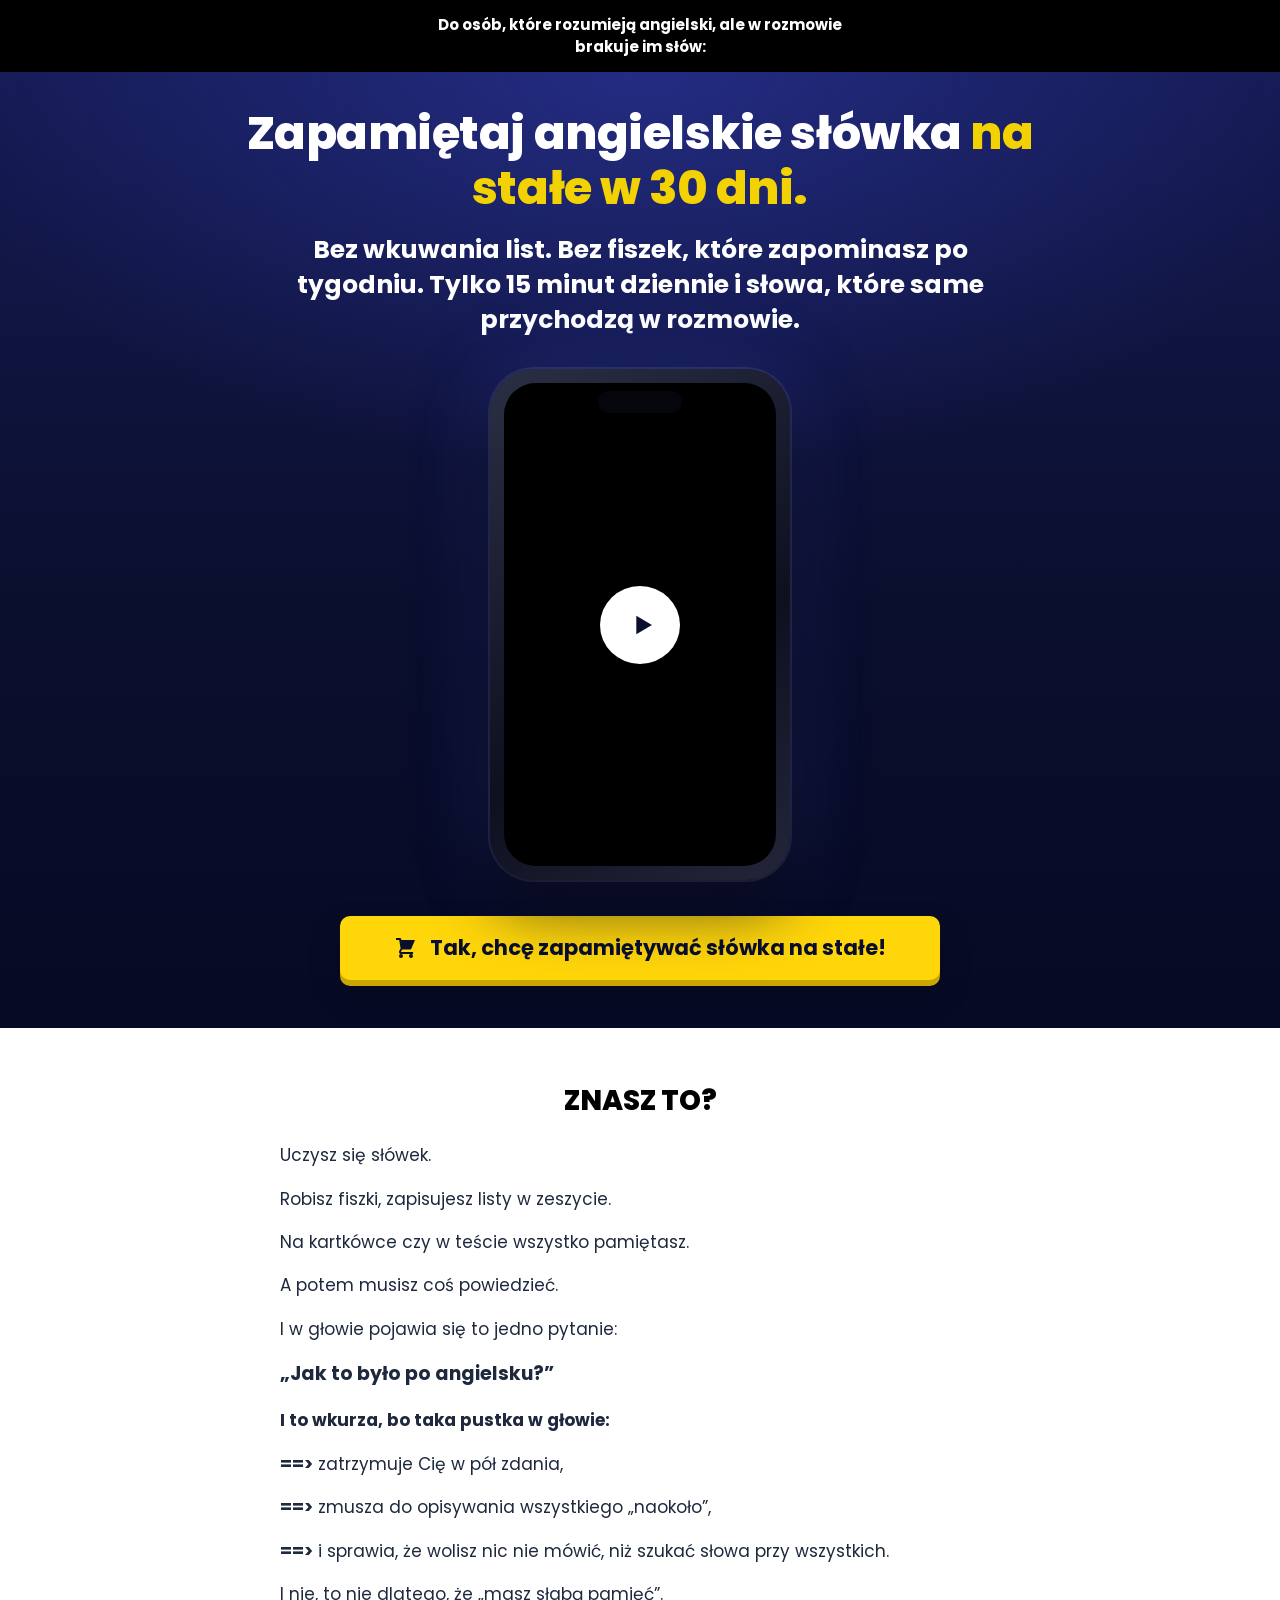
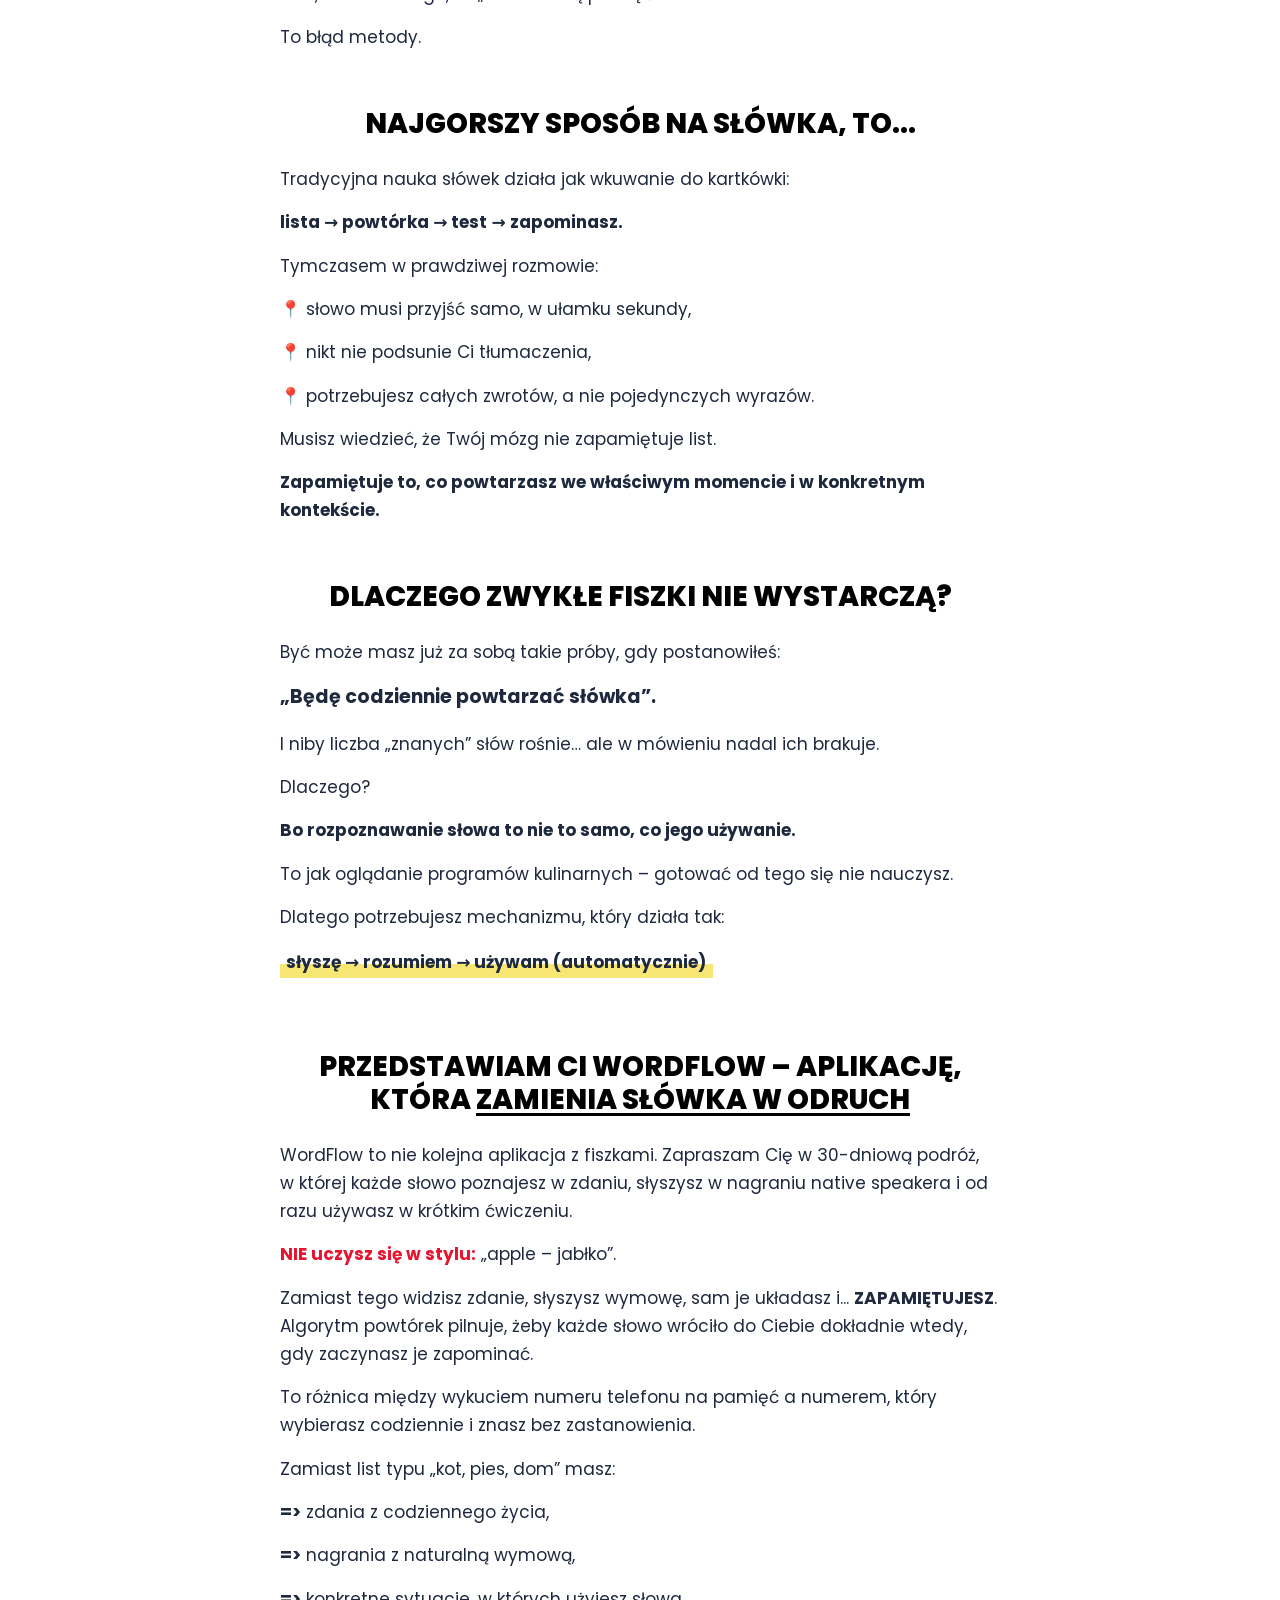
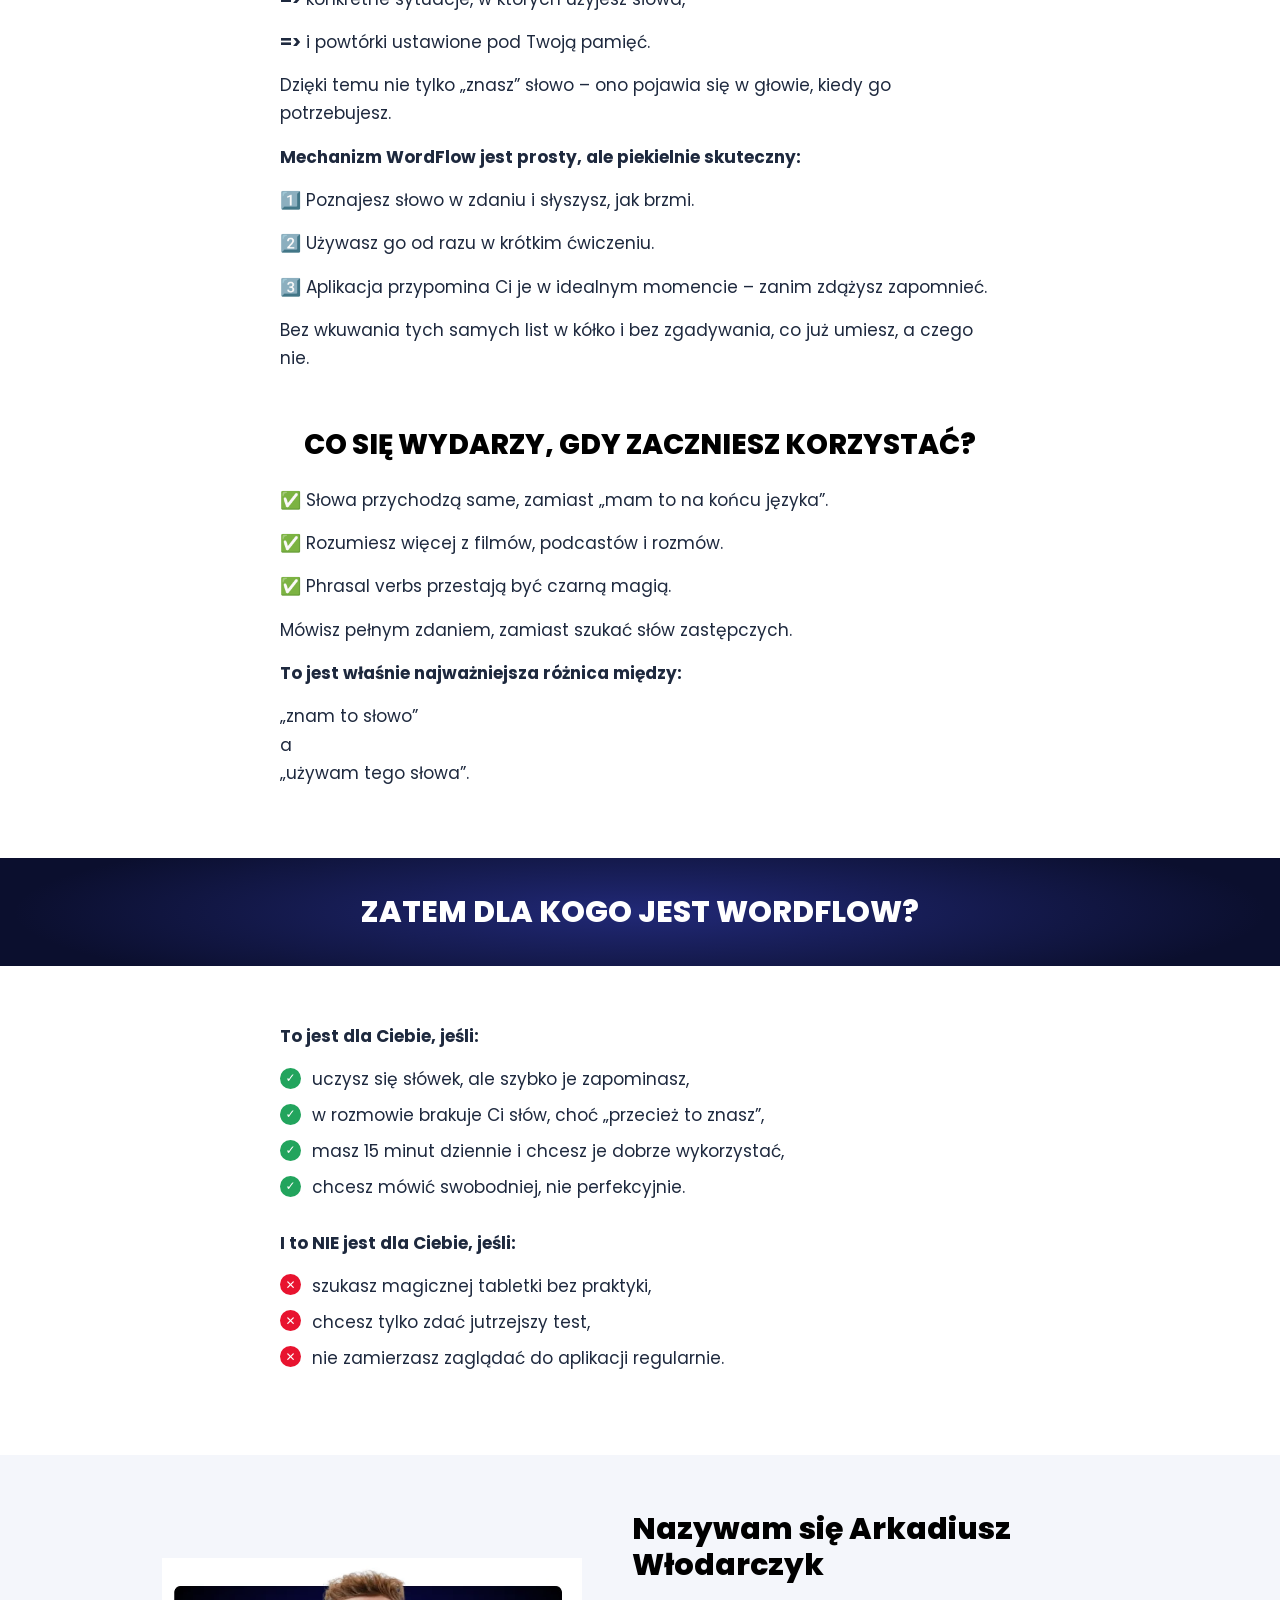
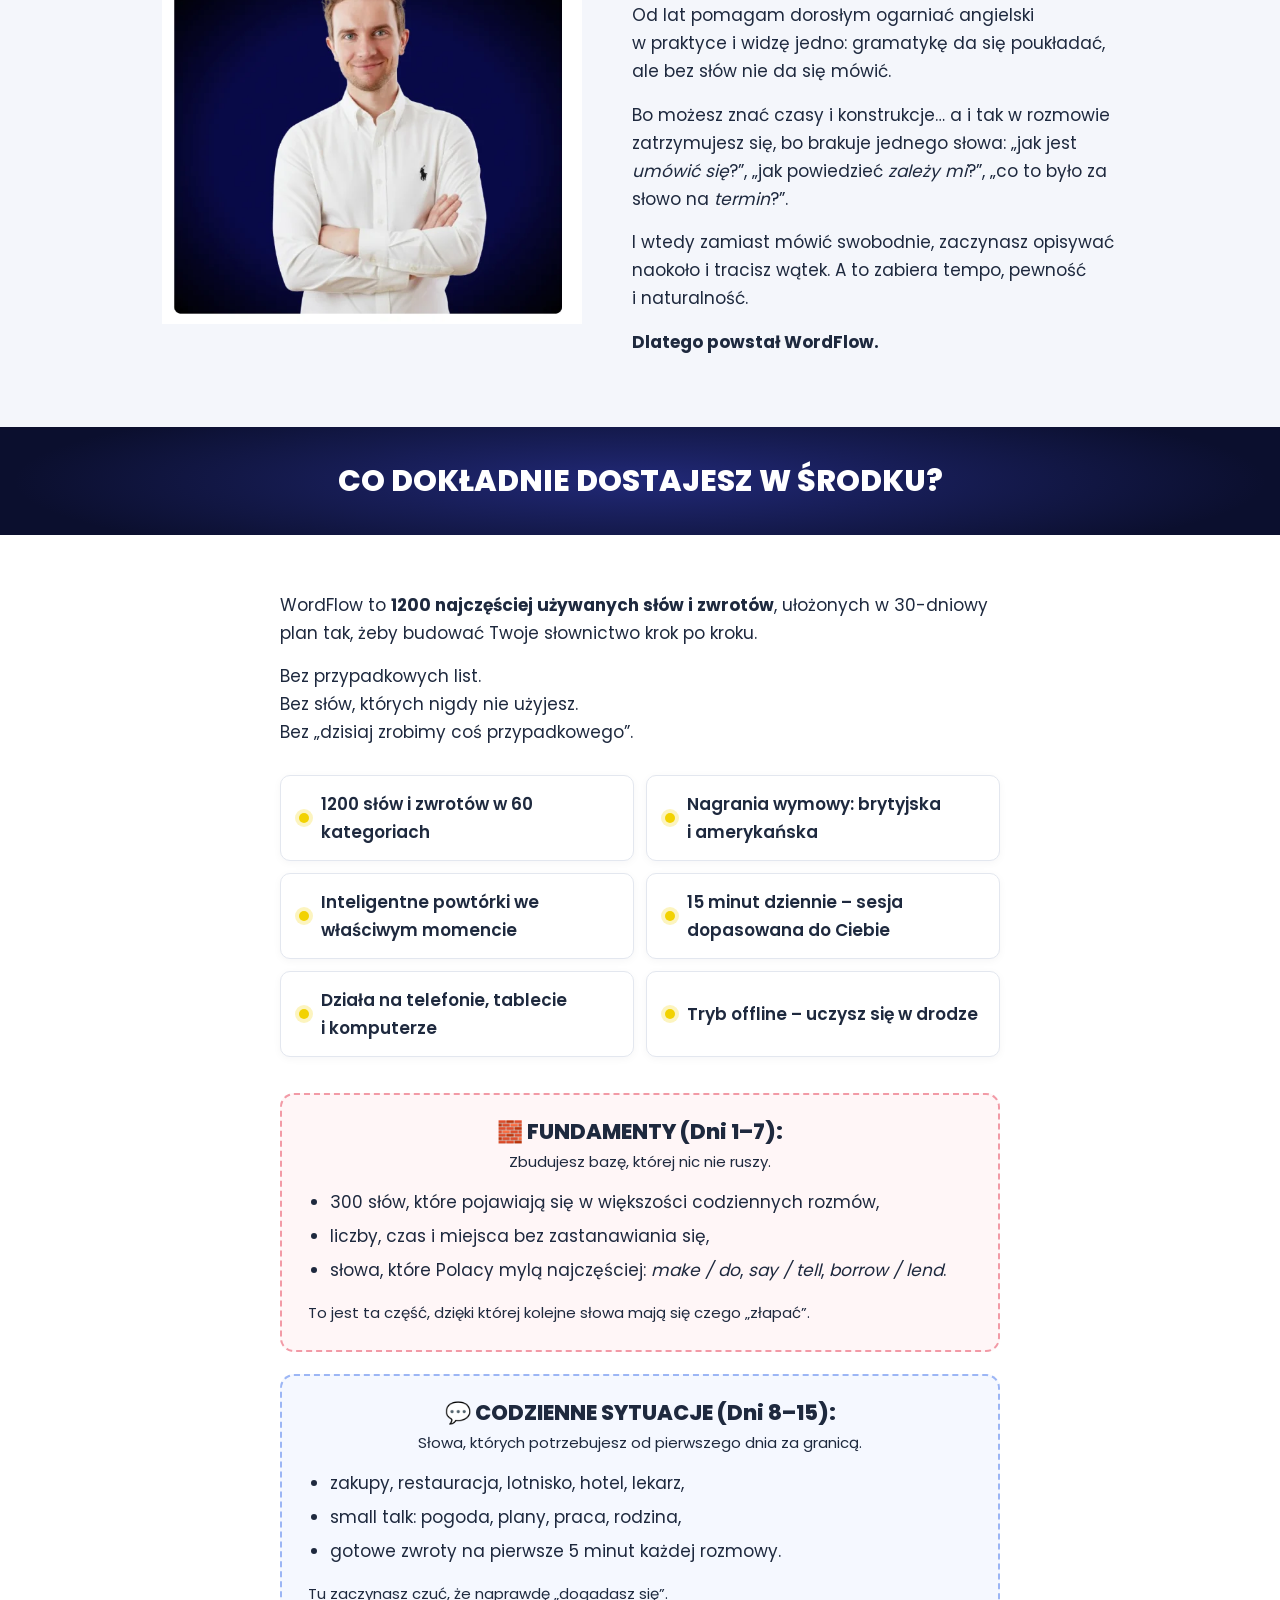
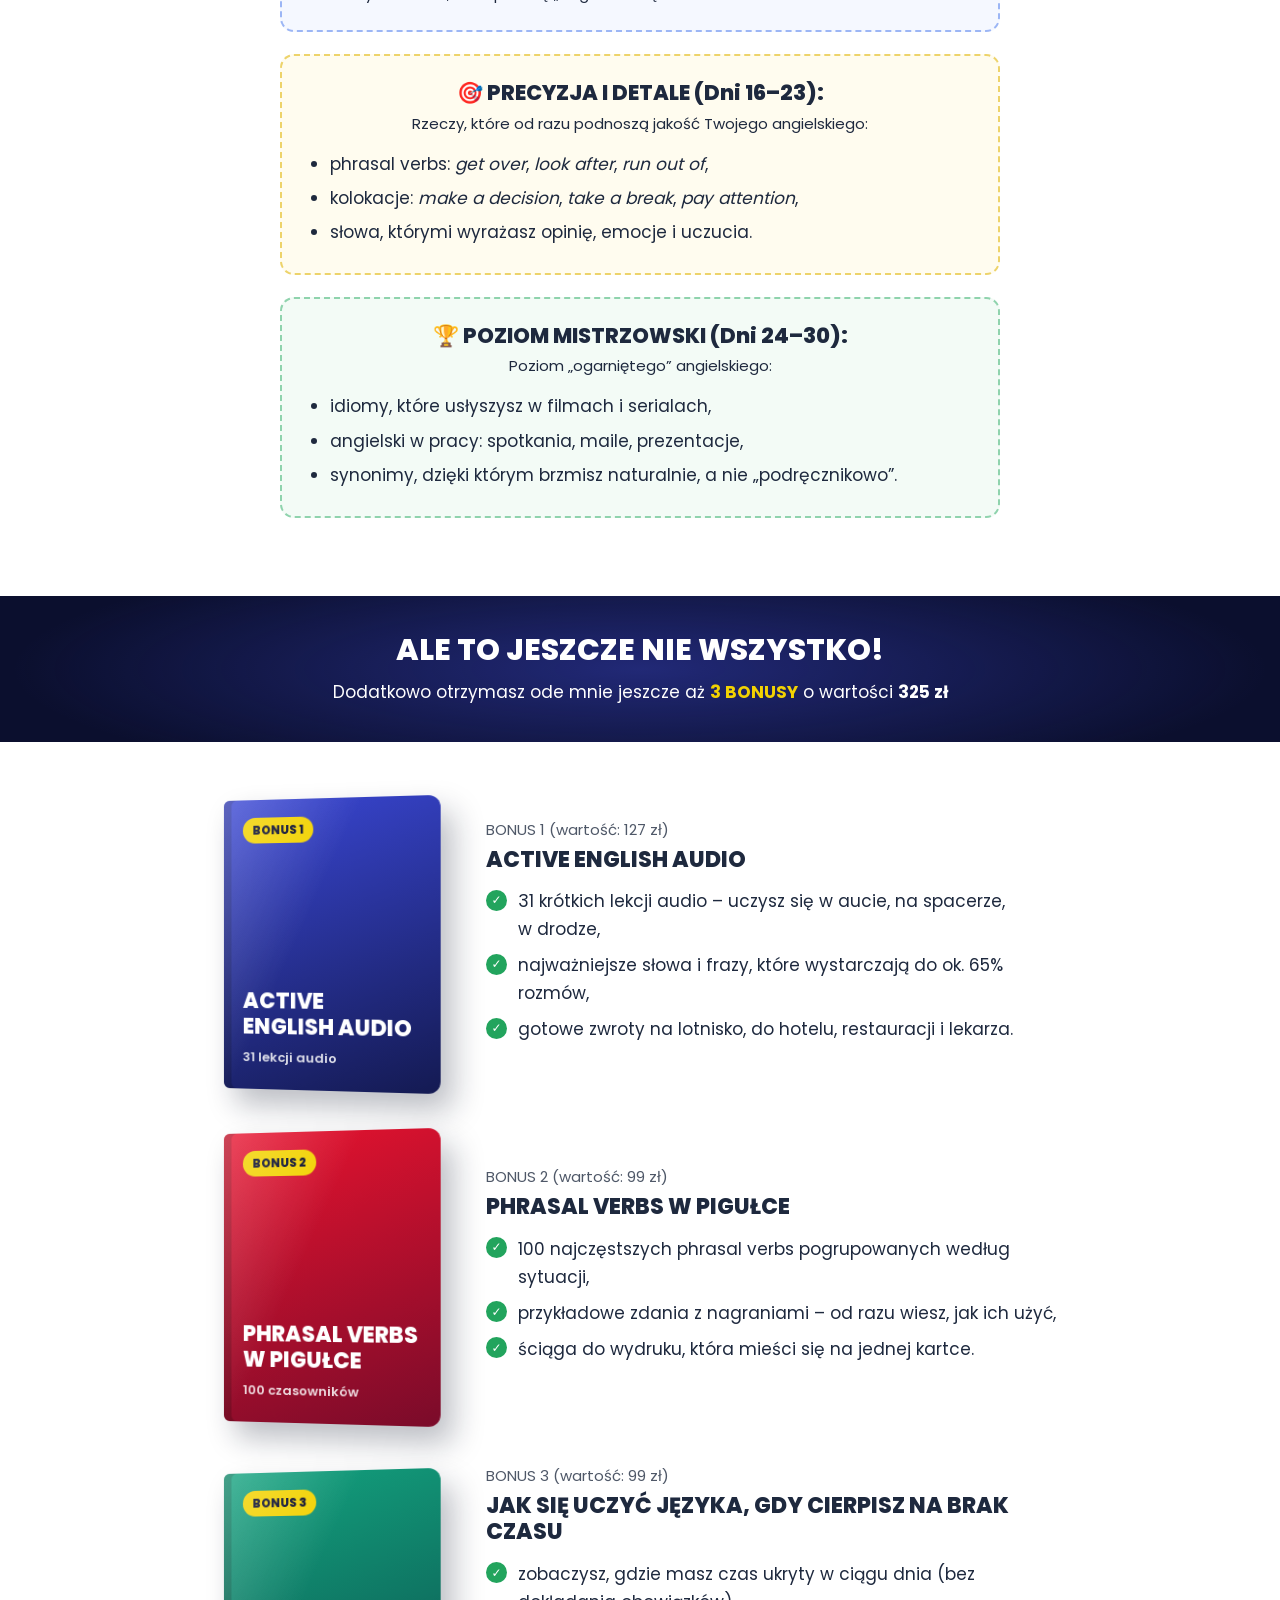
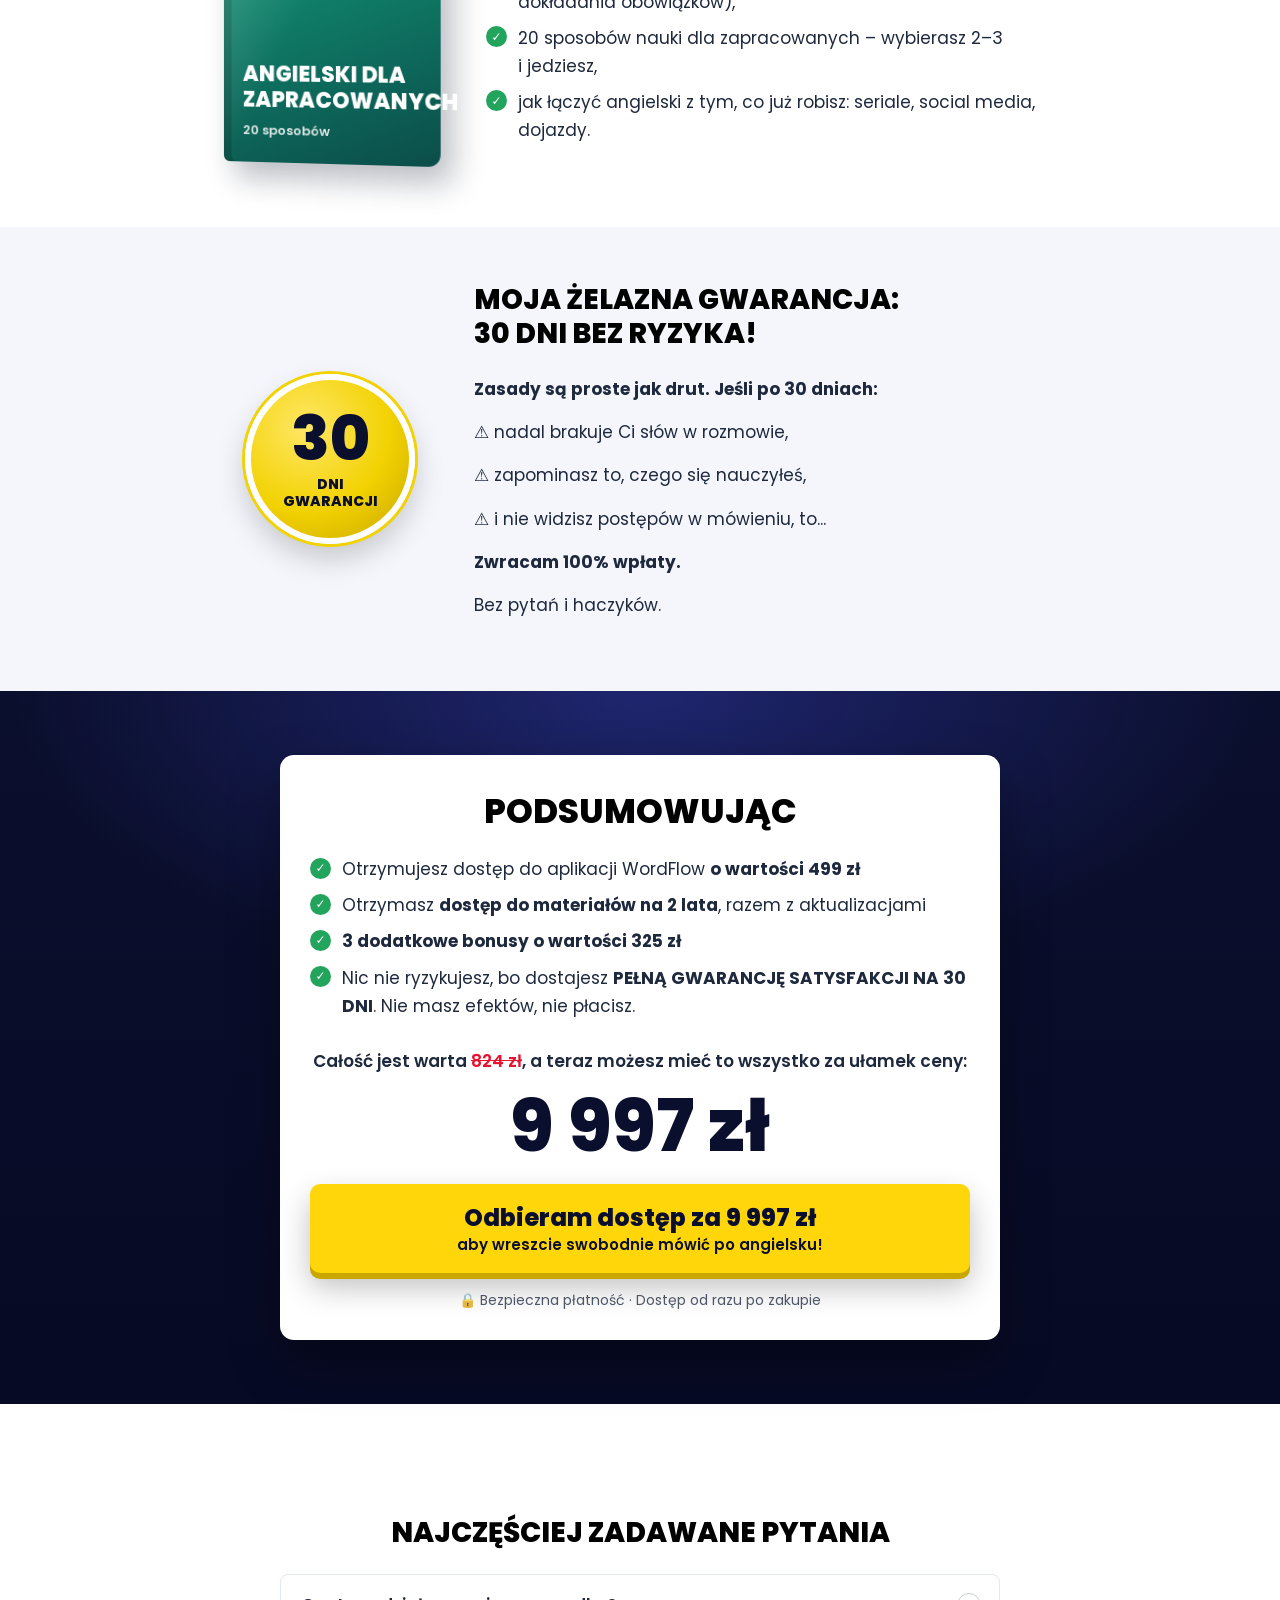
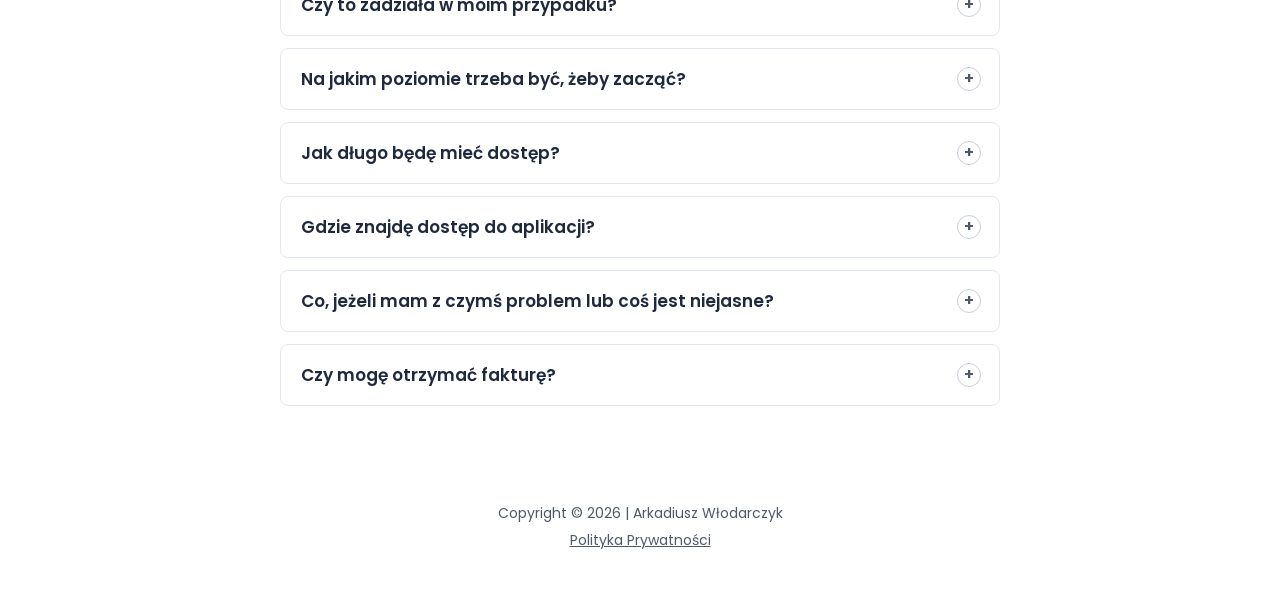
==== commit b7671917: "Zmiana ceny na 9 997 zł" ====
--- a/index.html
+++ b/index.html
@@ -303,9 +303,9 @@
             <li>Nic nie ryzykujesz, bo dostajesz <strong>PEŁNĄ GWARANCJĘ SATYSFAKCJI NA 30 DNI</strong>. Nie masz efektów, nie płacisz.</li>
           </ul>
           <p class="offer__total">Całość jest warta <s>824&nbsp;zł</s>, a&nbsp;teraz możesz mieć to wszystko za ułamek ceny:</p>
-          <p class="offer__price">67&nbsp;zł</p>
+          <p class="offer__price">9&nbsp;997&nbsp;zł</p>
           <a class="btn btn--block" id="przycisk-zakupu" href="#cena">
-            <span class="btn__main">Odbieram dostęp za 67&nbsp;zł</span>
+            <span class="btn__main">Odbieram dostęp za 9&nbsp;997&nbsp;zł</span>
             <span class="btn__sub">aby wreszcie swobodnie mówić po angielsku!</span>
           </a>
           <p class="offer__safe">🔒 Bezpieczna płatność · Dostęp od razu po zakupie</p>
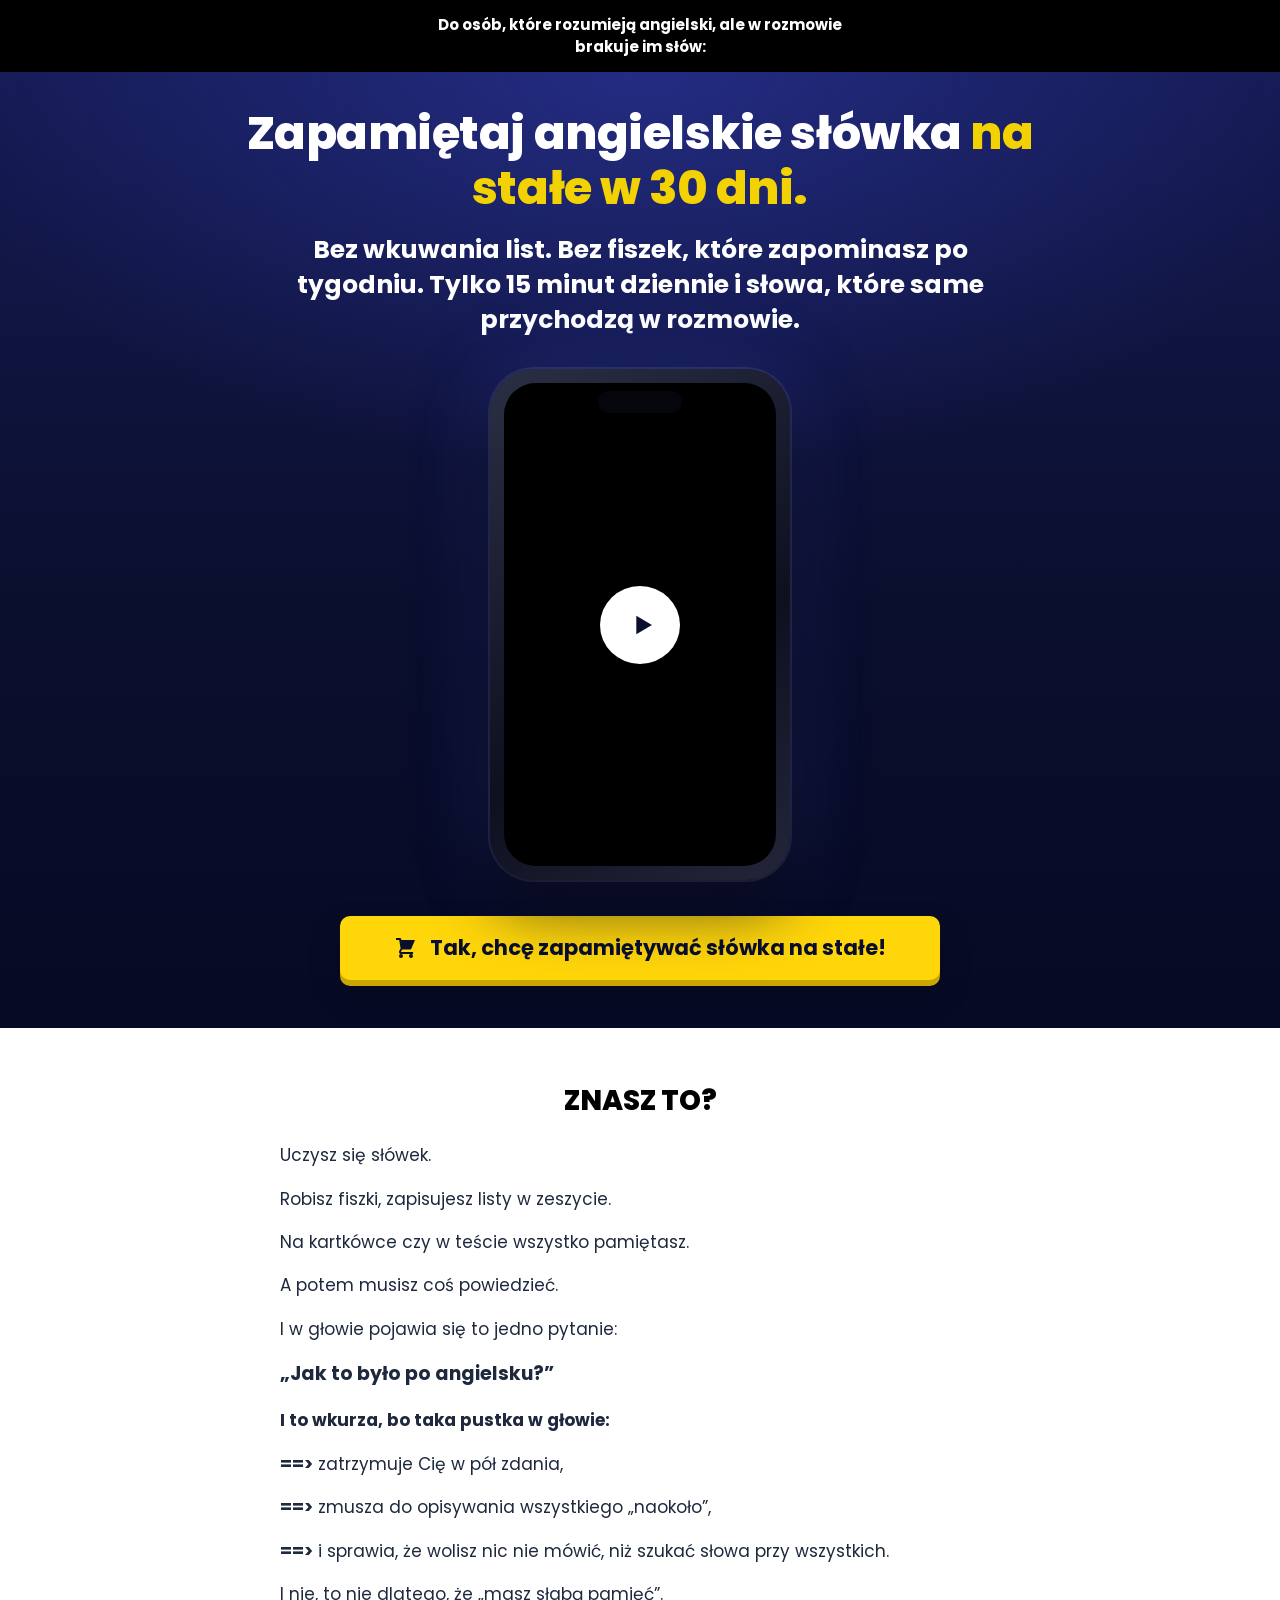
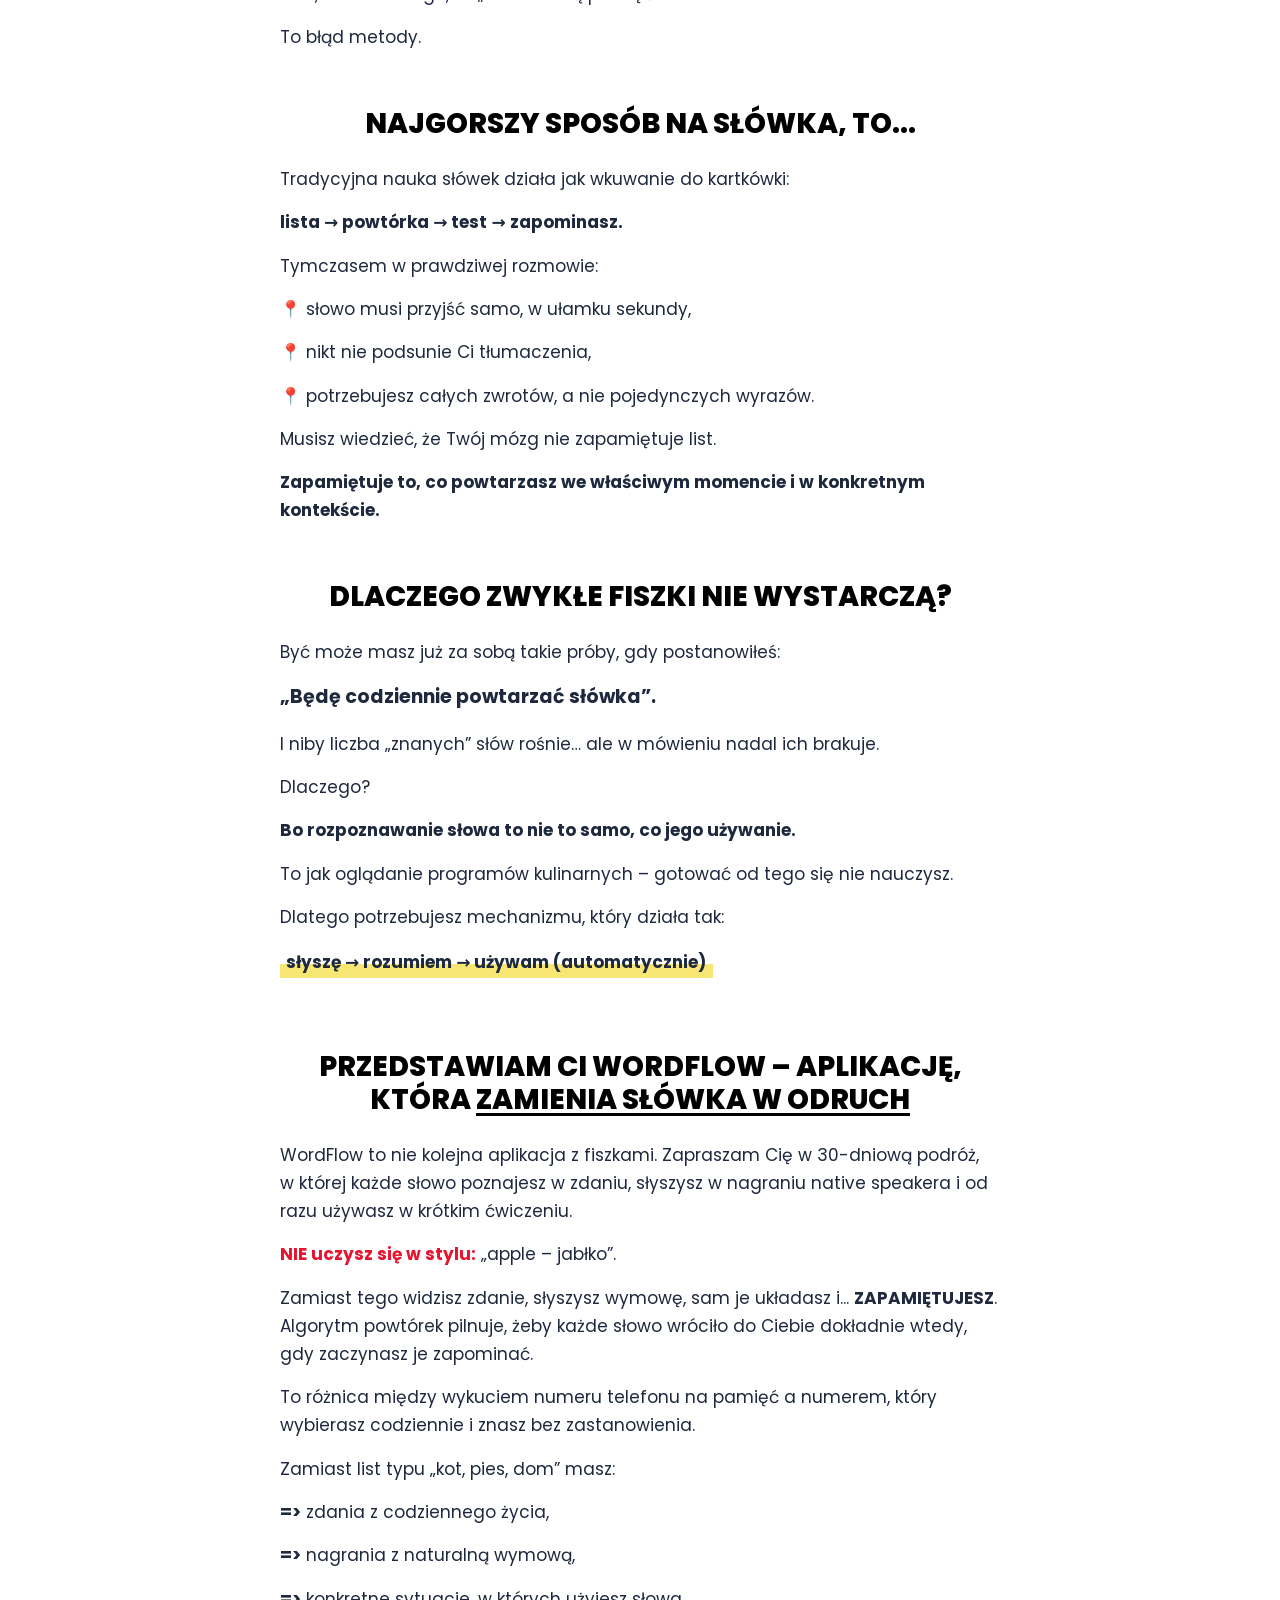
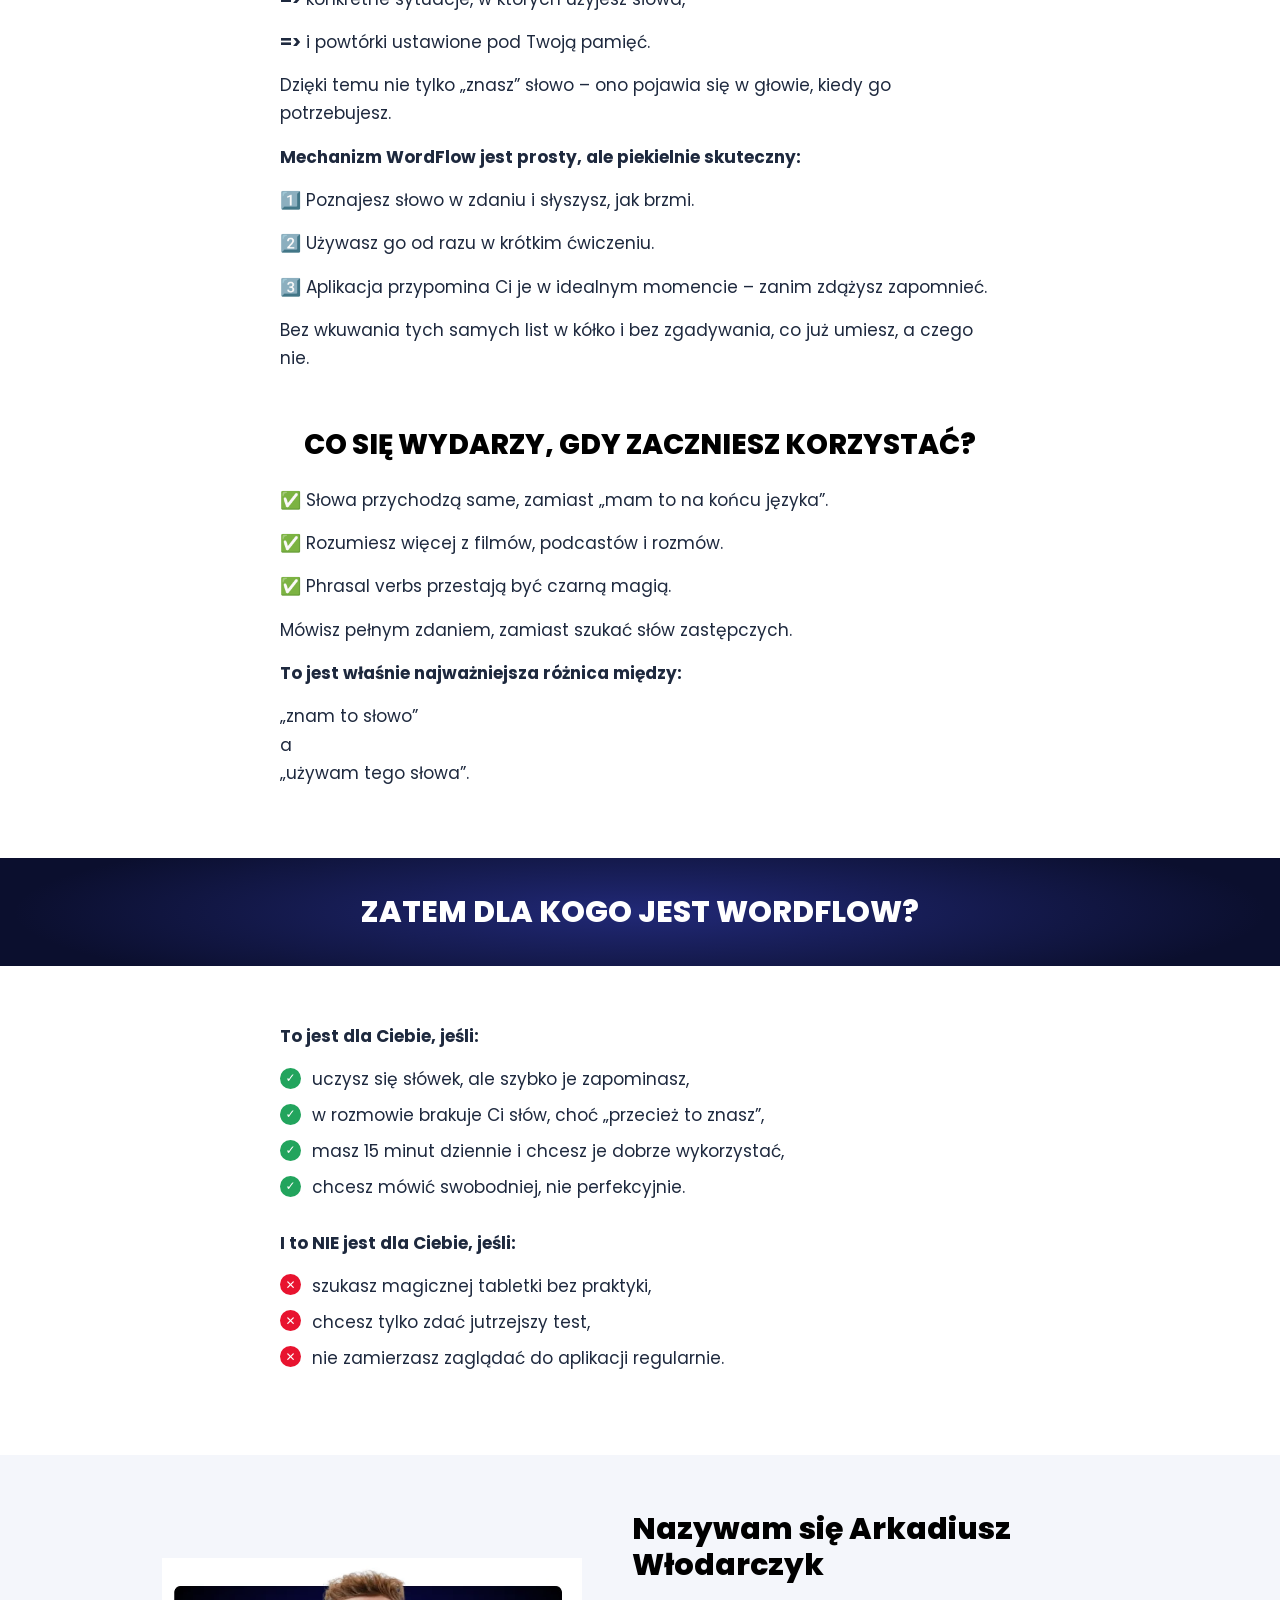
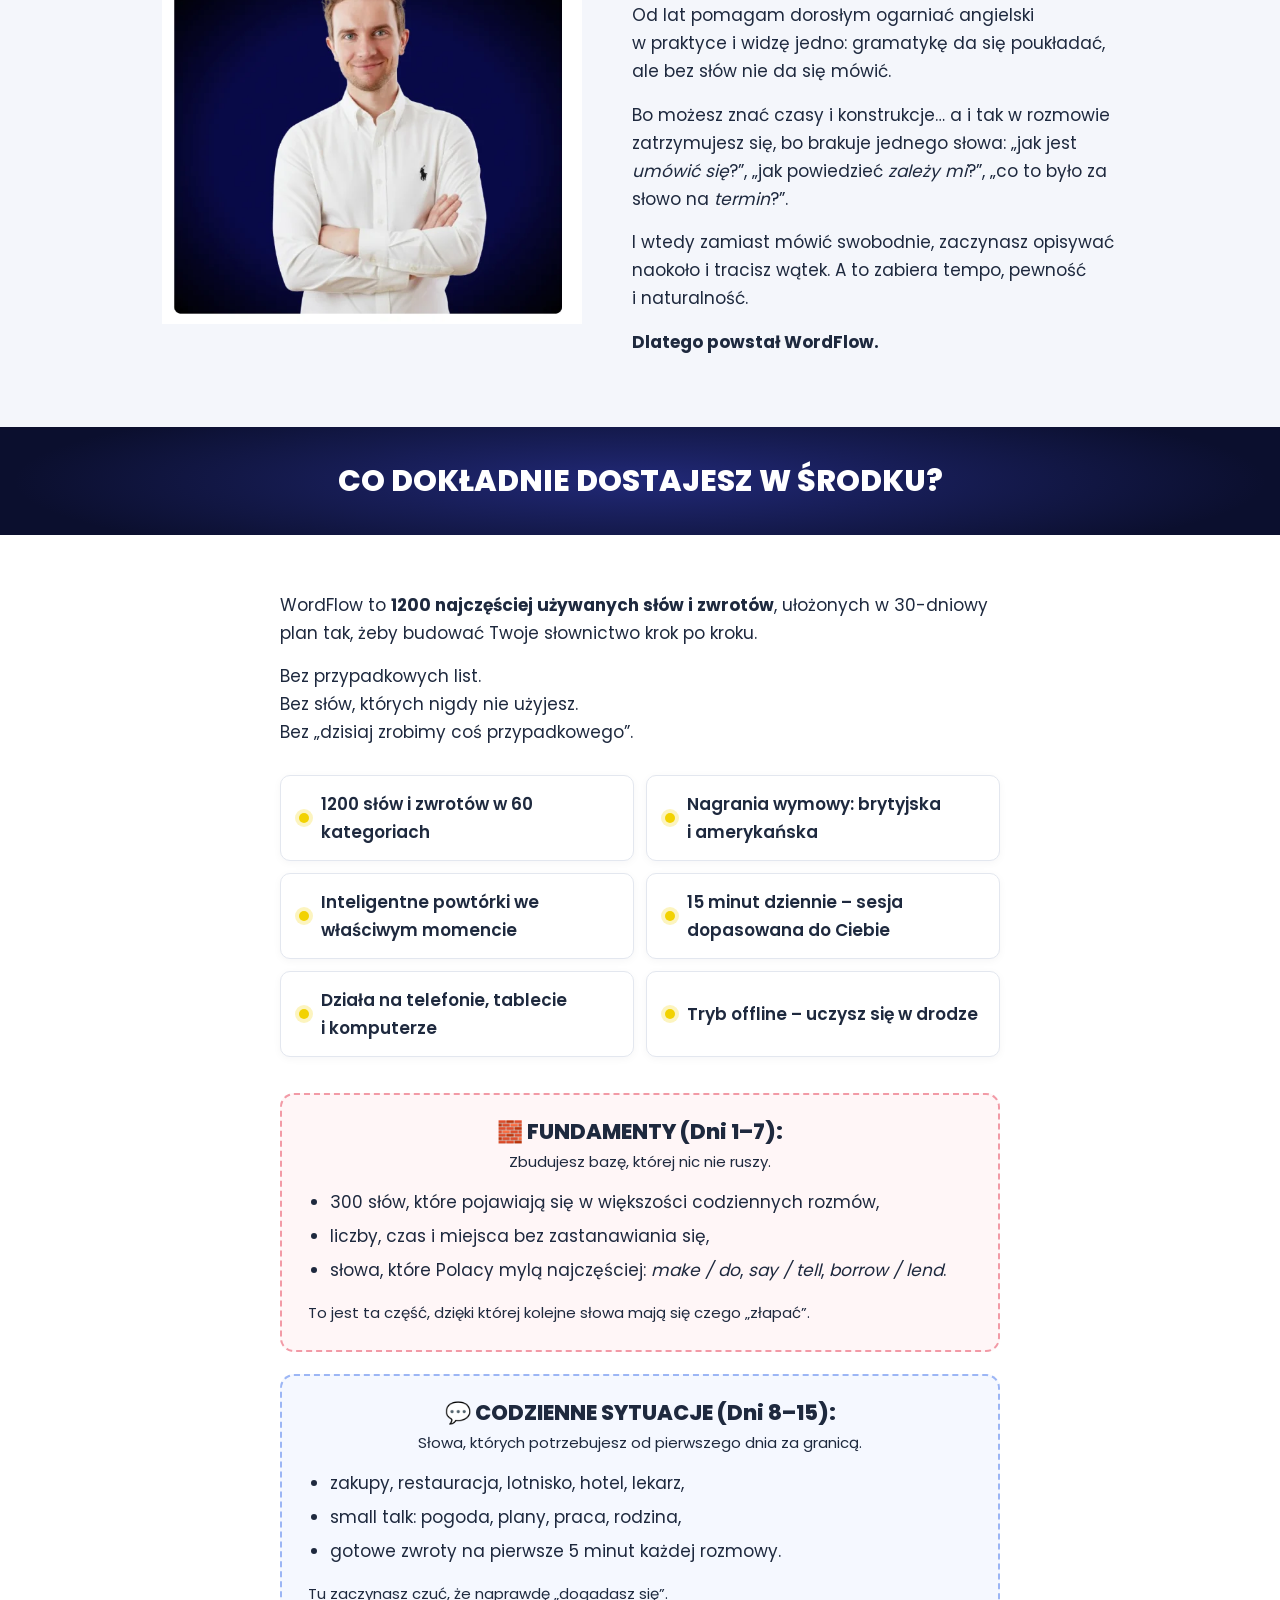
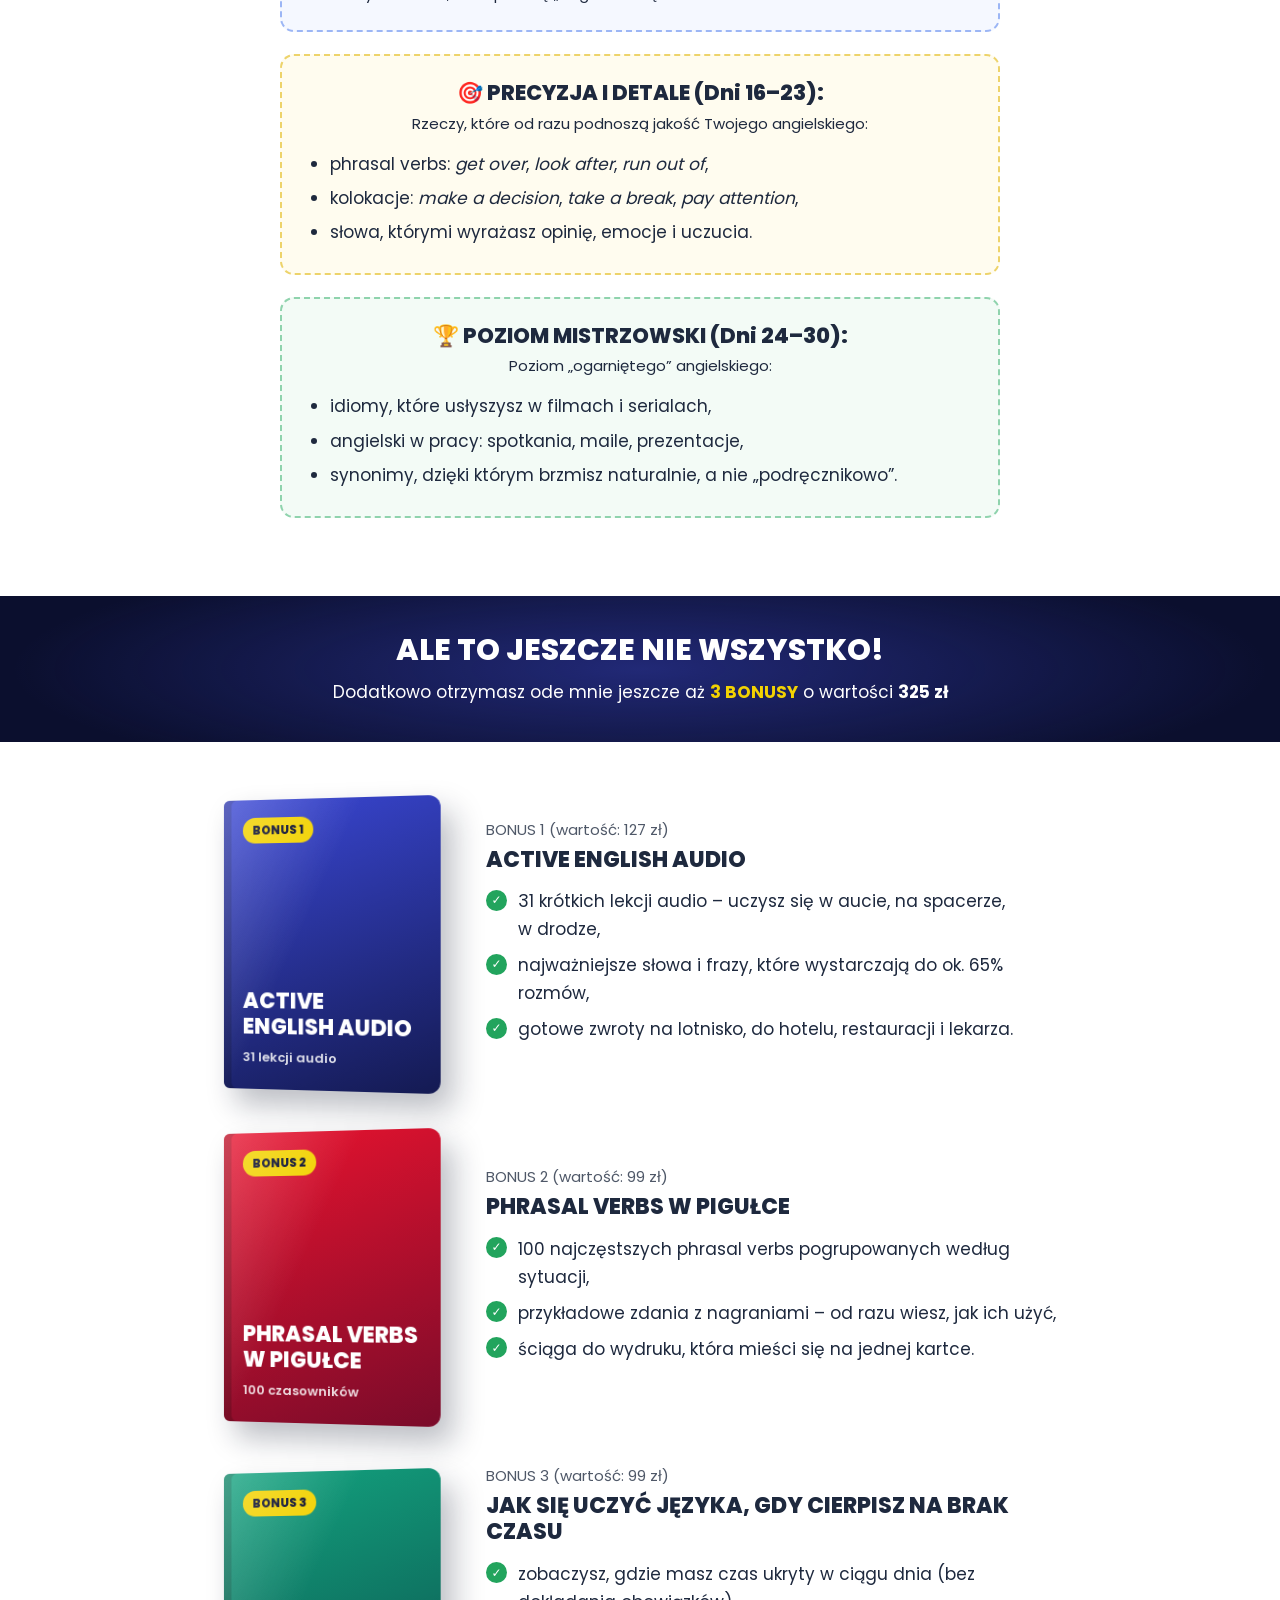
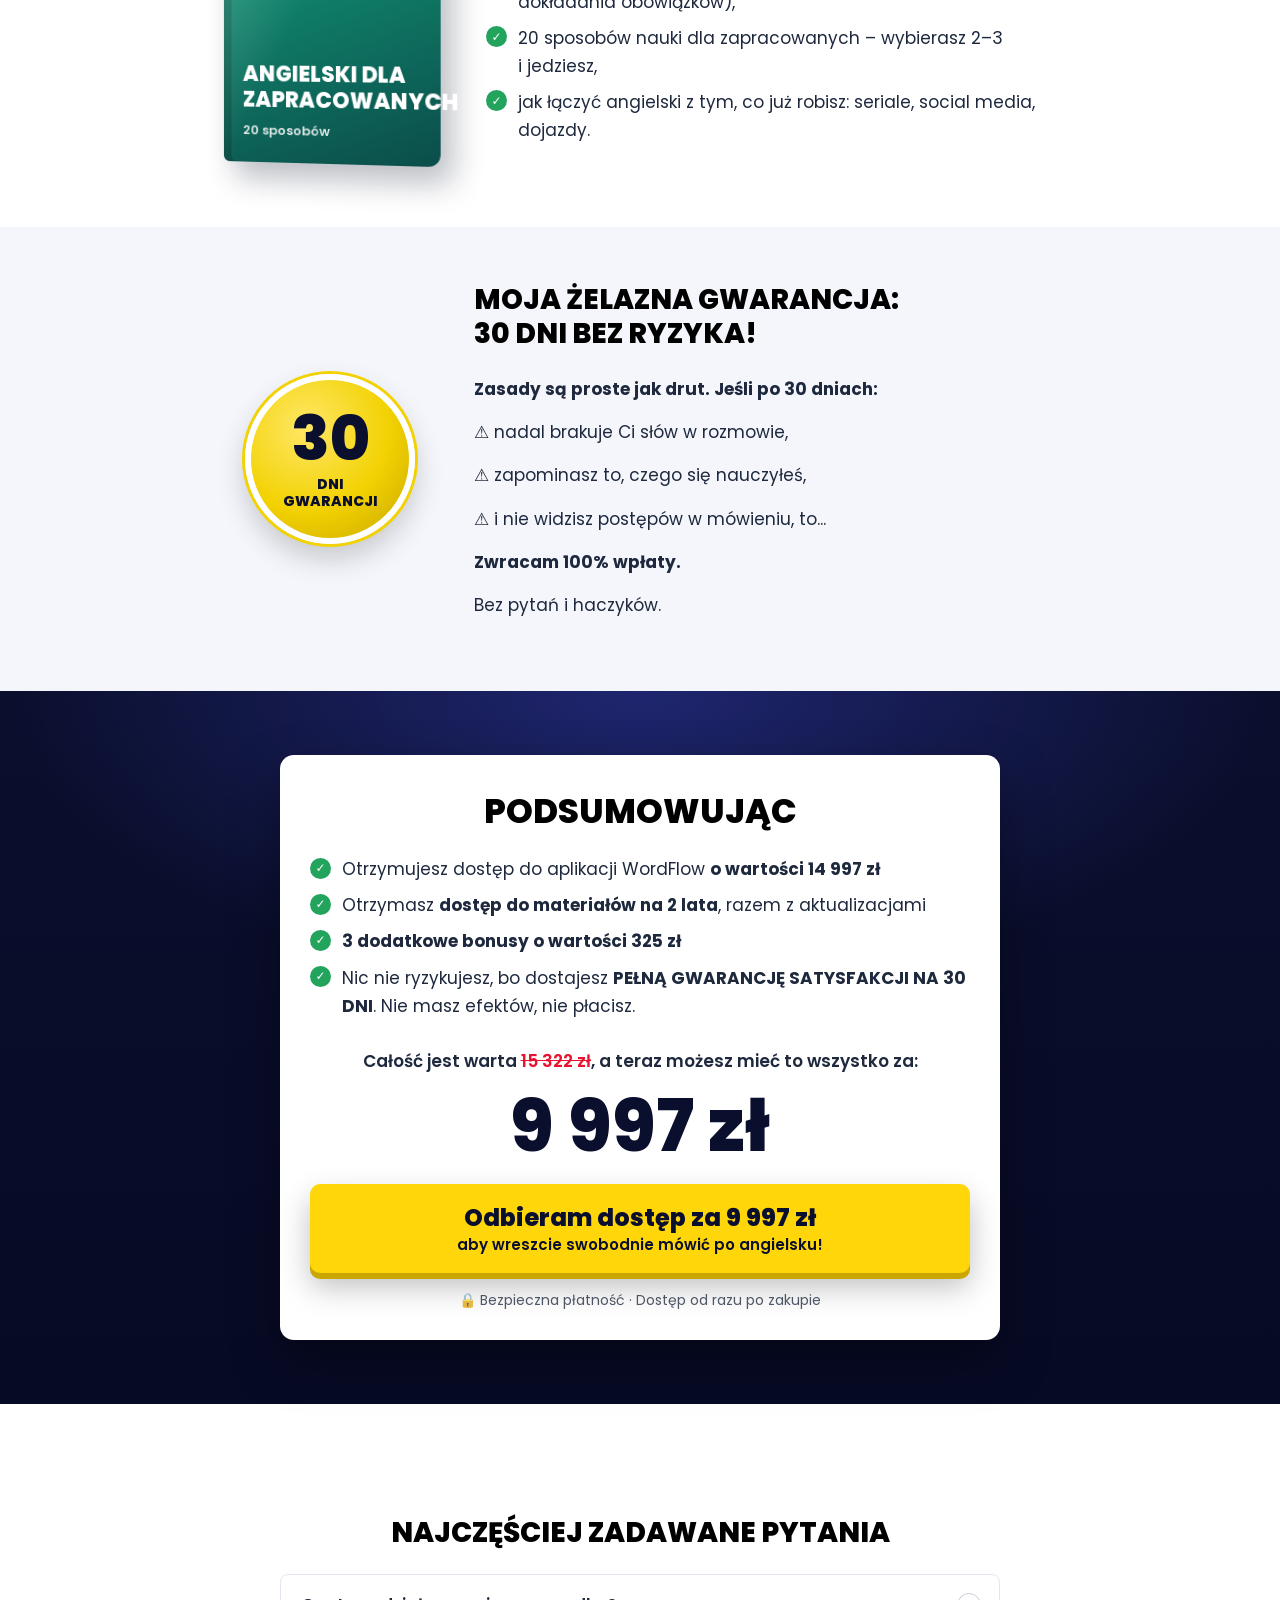
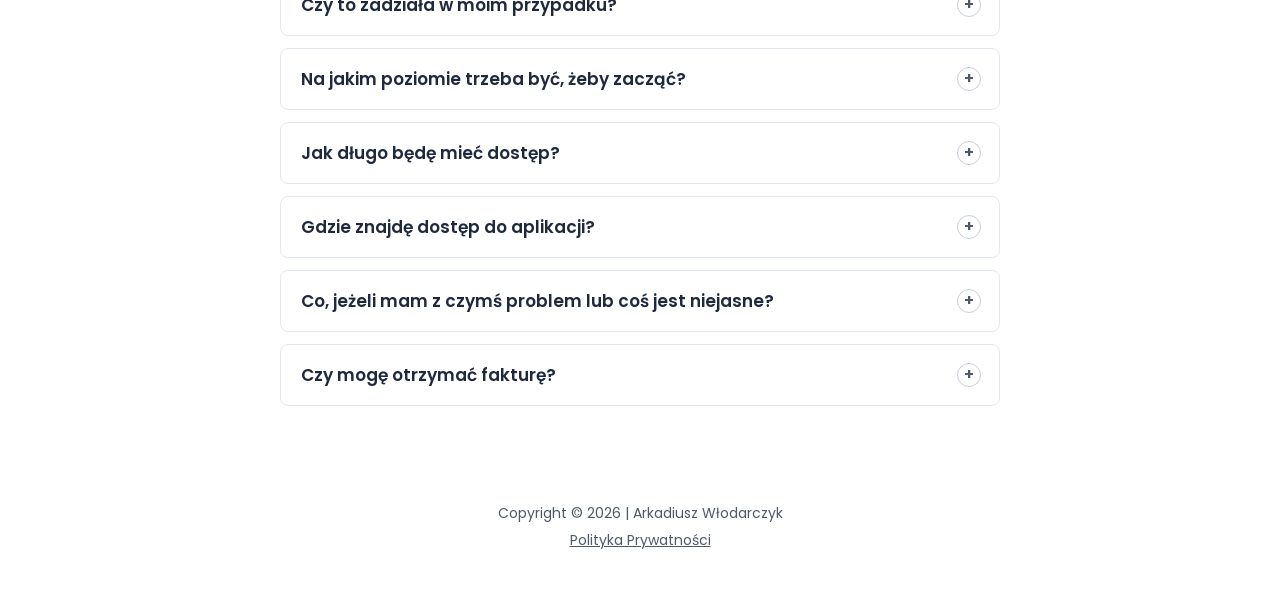
==== commit 4e63c97c: "Aktualizacja wartości oferty" ====
--- a/index.html
+++ b/index.html
@@ -297,12 +297,12 @@
         <div class="offer__card">
           <h2>Podsumowując</h2>
           <ul class="list list--check">
-            <li>Otrzymujesz dostęp do aplikacji WordFlow <strong>o&nbsp;wartości 499&nbsp;zł</strong></li>
+            <li>Otrzymujesz dostęp do aplikacji WordFlow <strong>o&nbsp;wartości 14&nbsp;997&nbsp;zł</strong></li>
             <li>Otrzymasz <strong>dostęp do materiałów na 2&nbsp;lata</strong>, razem z&nbsp;aktualizacjami</li>
             <li><strong>3 dodatkowe bonusy o&nbsp;wartości 325&nbsp;zł</strong></li>
             <li>Nic nie ryzykujesz, bo dostajesz <strong>PEŁNĄ GWARANCJĘ SATYSFAKCJI NA 30 DNI</strong>. Nie masz efektów, nie płacisz.</li>
           </ul>
-          <p class="offer__total">Całość jest warta <s>824&nbsp;zł</s>, a&nbsp;teraz możesz mieć to wszystko za ułamek ceny:</p>
+          <p class="offer__total">Całość jest warta <s>15&nbsp;322&nbsp;zł</s>, a&nbsp;teraz możesz mieć to wszystko za:</p>
           <p class="offer__price">9&nbsp;997&nbsp;zł</p>
           <a class="btn btn--block" id="przycisk-zakupu" href="#cena">
             <span class="btn__main">Odbieram dostęp za 9&nbsp;997&nbsp;zł</span>
